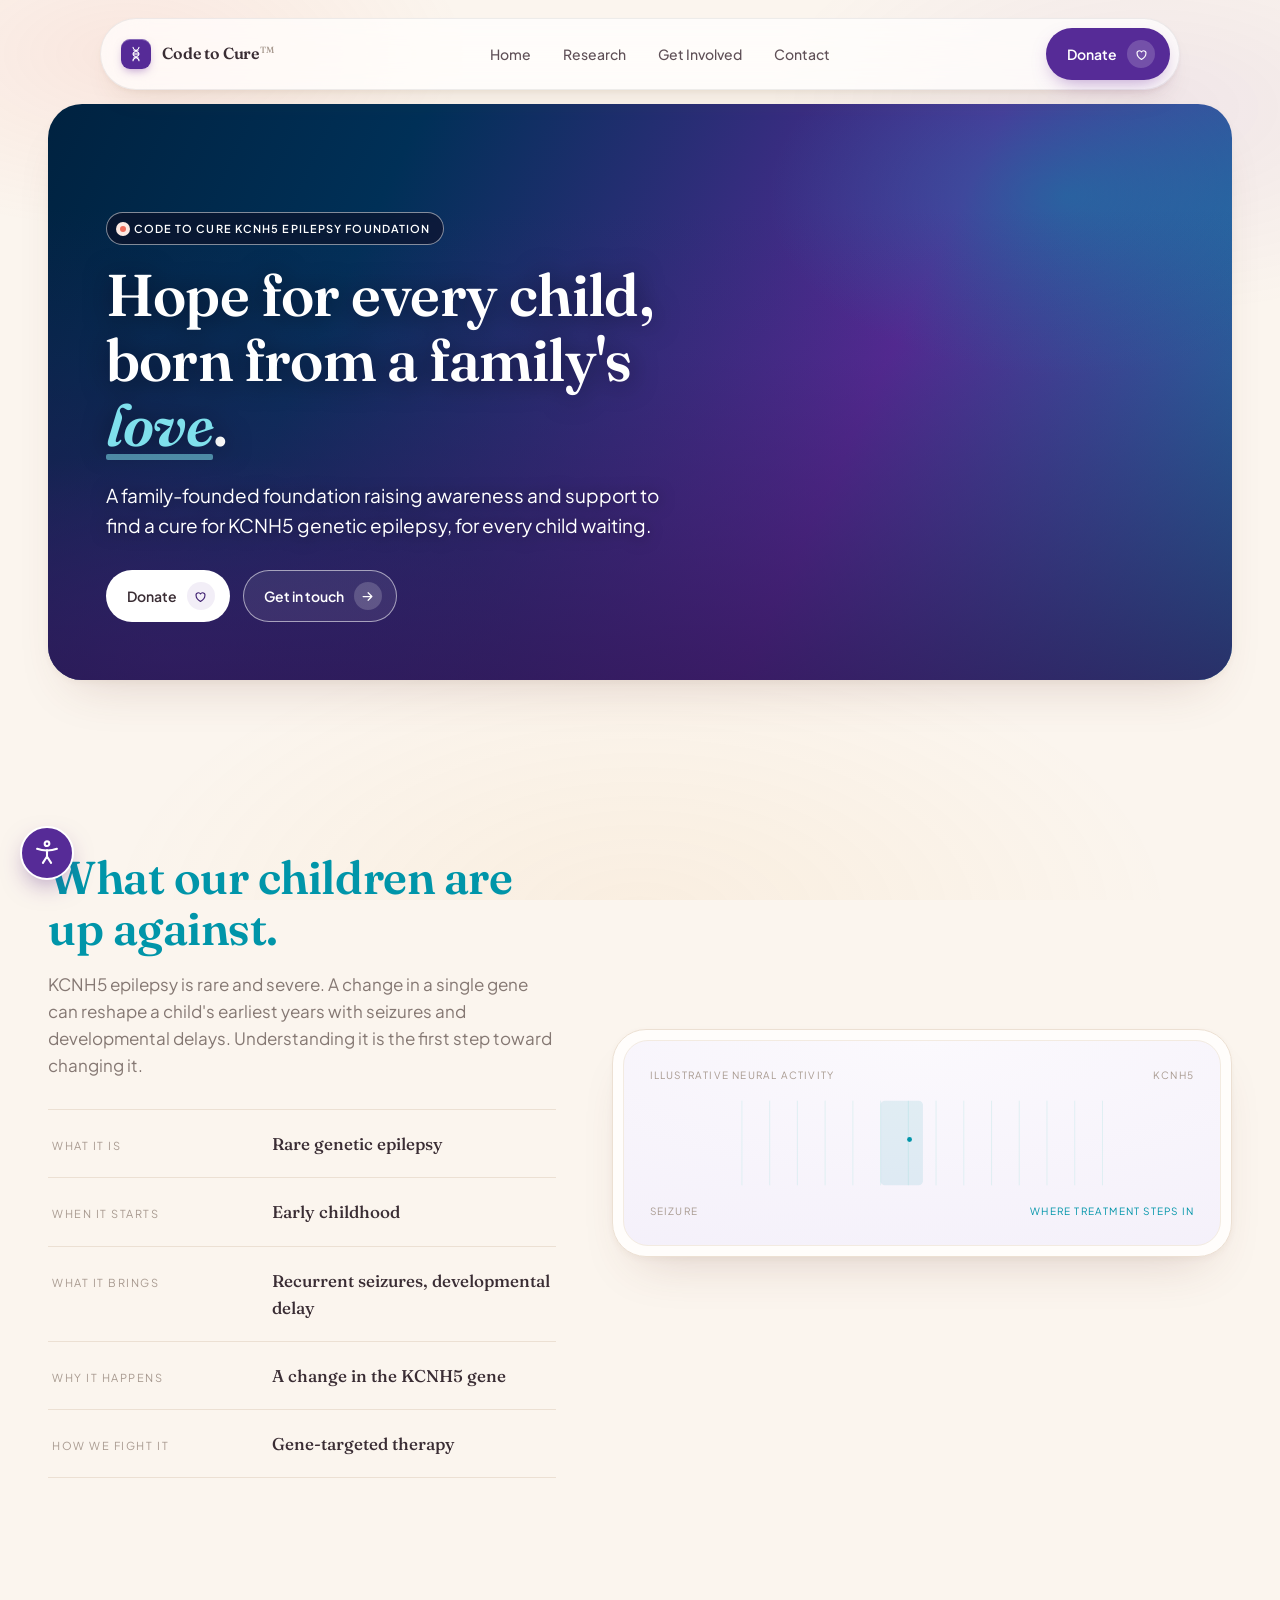
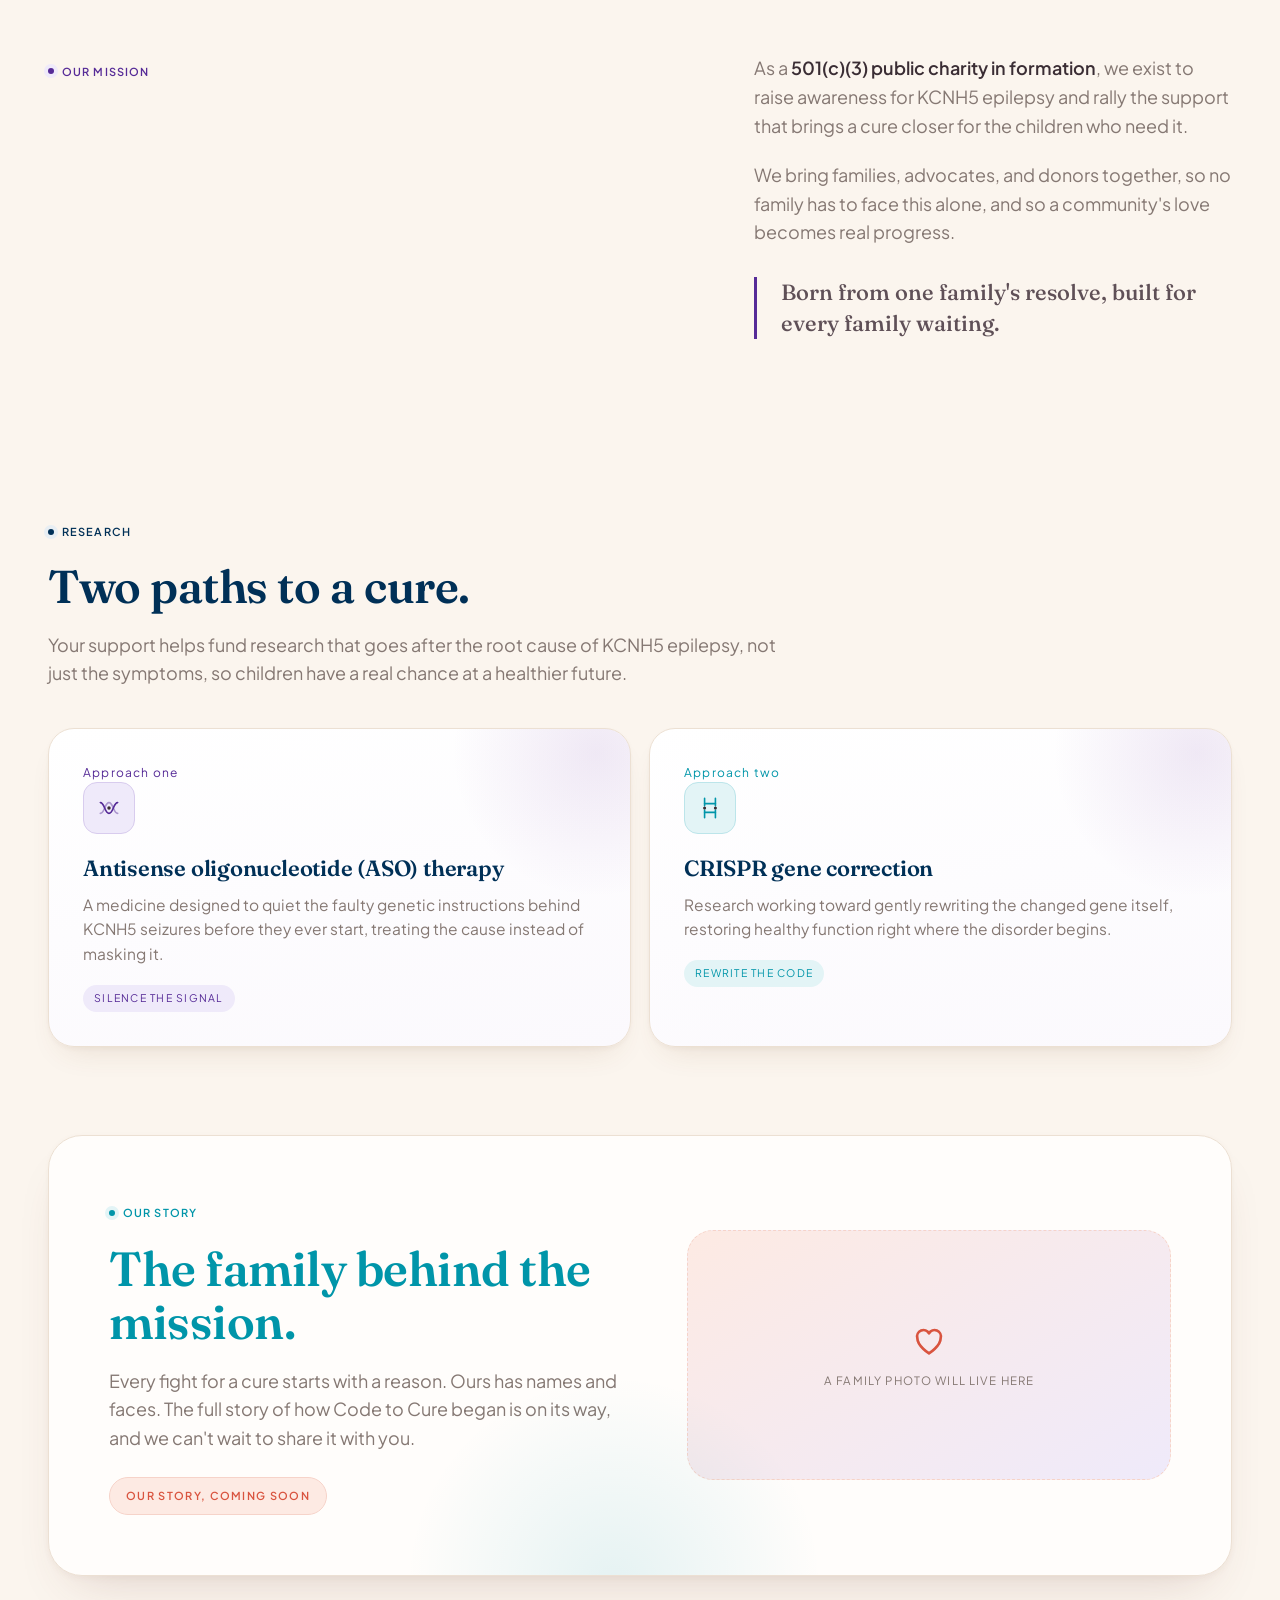
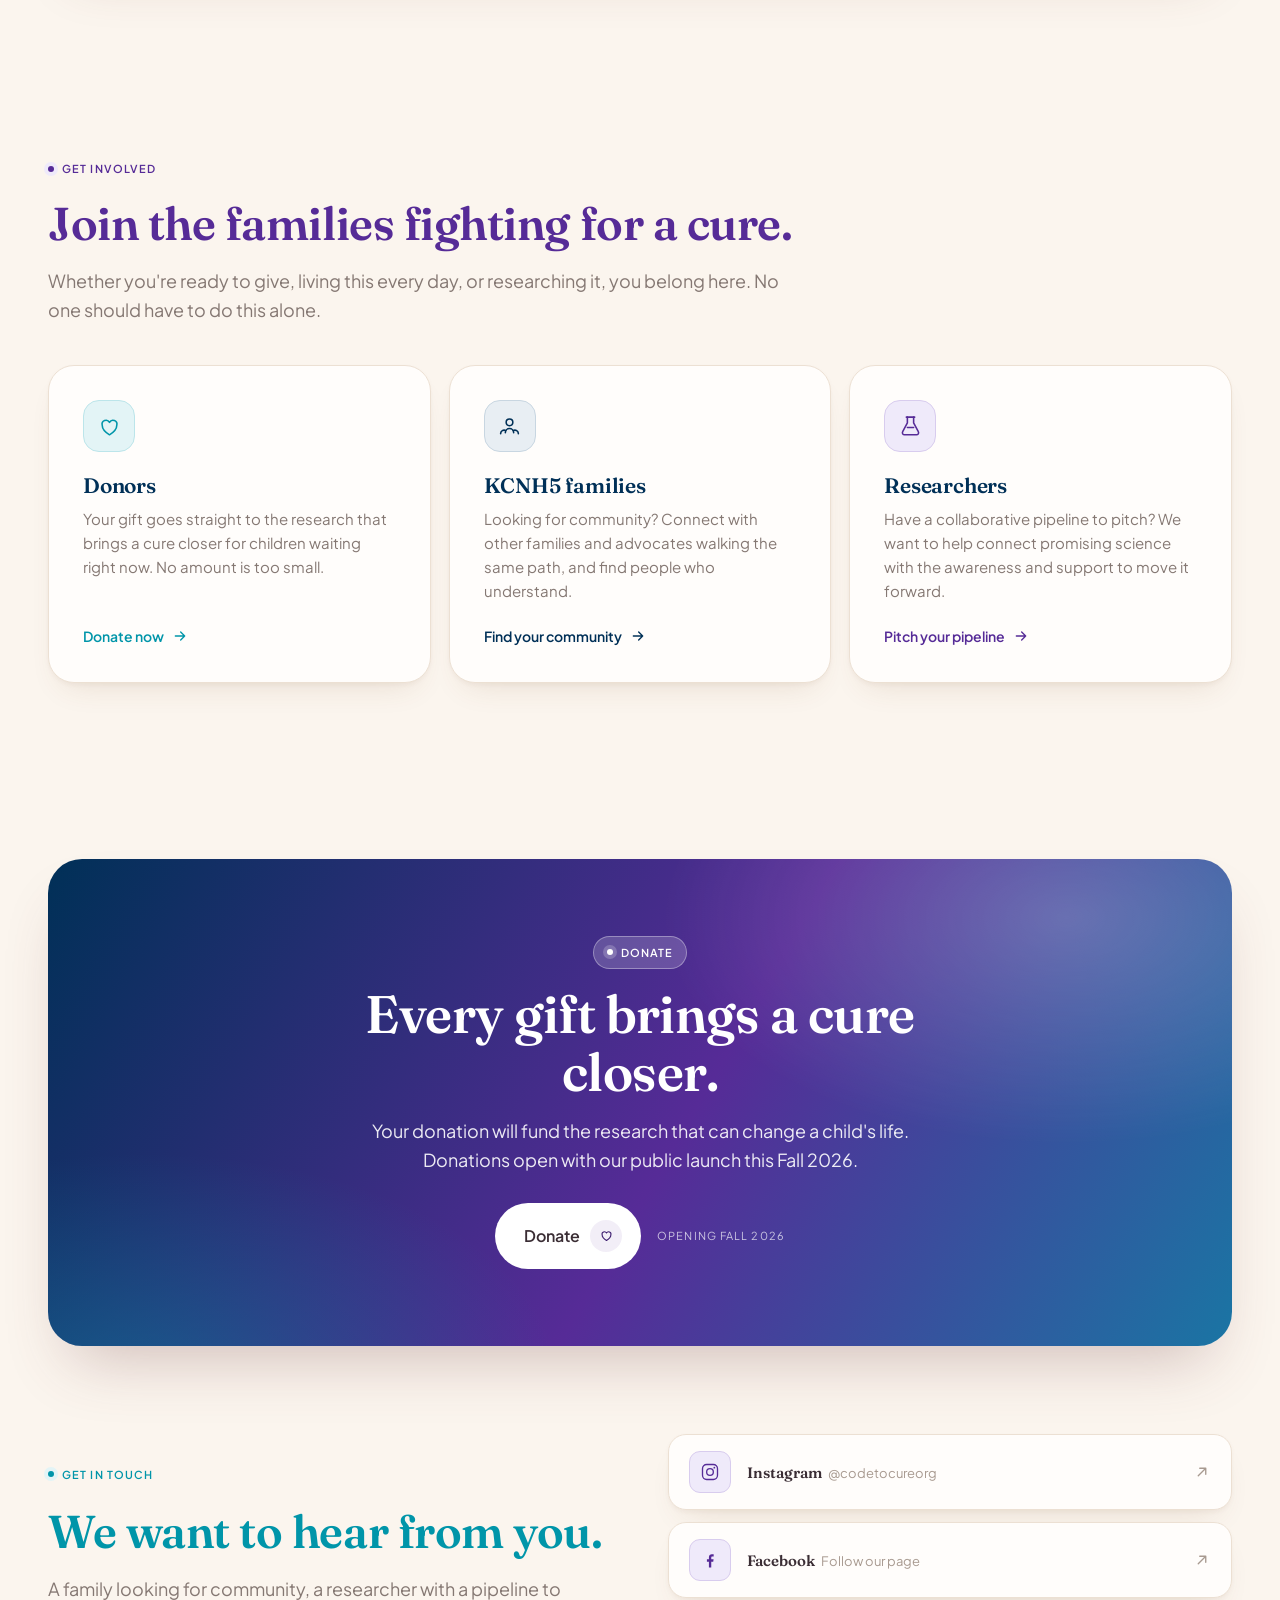
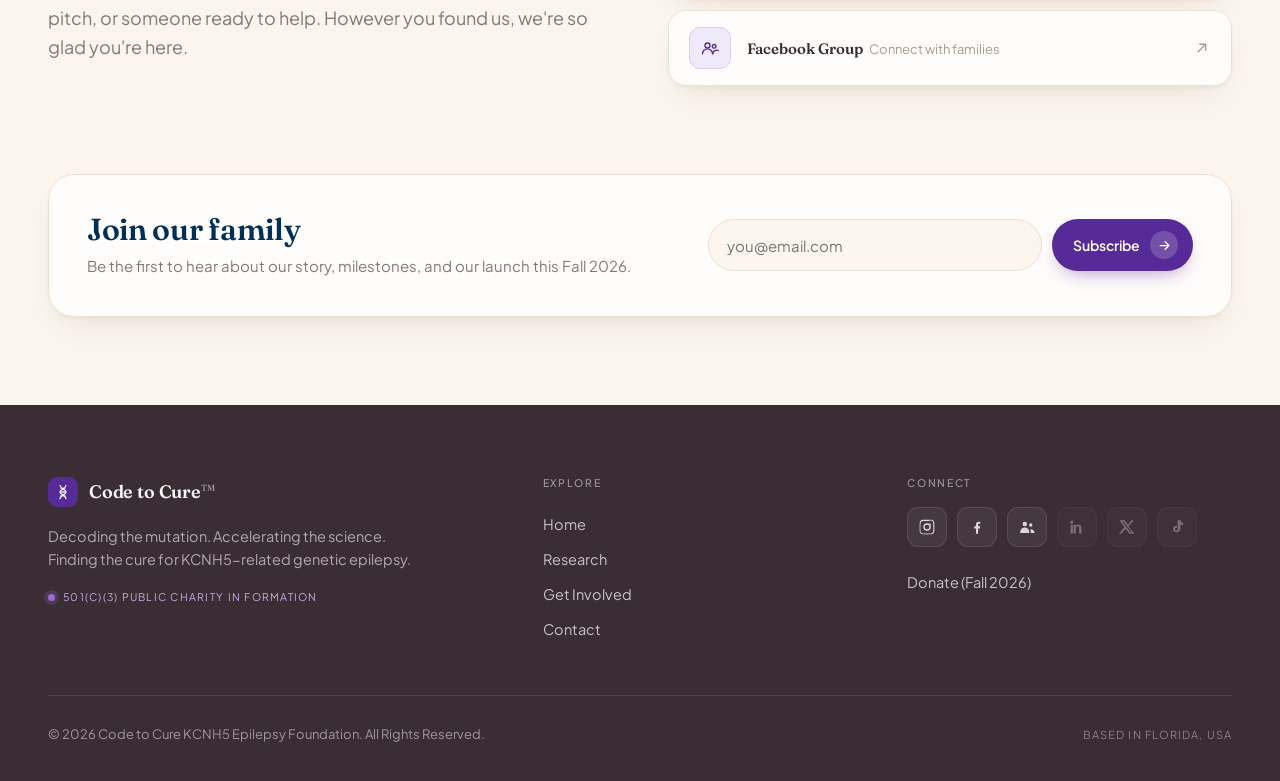
==== V2/index.html @ 57c5cdbc "Add files via upload" ====
<!DOCTYPE html>
<html lang="en">
<head>
<meta charset="UTF-8" />
<meta name="viewport" content="width=device-width, initial-scale=1" />
<title>Code to Cure KCNH5 Epilepsy Foundation</title>
<meta name="description" content="Code to Cure KCNH5 Epilepsy Foundation raises awareness and donor support to accelerate gene-targeted research toward a cure for KCNH5-related genetic epilepsy." />
<meta name="theme-color" content="#562B97" />
<meta property="og:title" content="Code to Cure KCNH5 Epilepsy Foundation" />
<meta property="og:description" content="Decoding the mutation. Accelerating the science. Finding the cure." />
<meta property="og:type" content="website" />
<link rel="icon" href="data:image/svg+xml,%3Csvg xmlns='http://www.w3.org/2000/svg' viewBox='0 0 32 32'%3E%3Crect width='32' height='32' rx='8' fill='%23562B97'/%3E%3Cpath d='M11 7c0 5 10 5 10 10s-10 5-10 10M21 7c0 5-10 5-10 10s10 5 10 10' fill='none' stroke='white' stroke-width='1.6' stroke-linecap='round'/%3E%3C/svg%3E" />
<link rel="preconnect" href="https://fonts.googleapis.com" />
<link rel="preconnect" href="https://fonts.gstatic.com" crossorigin />
<link href="https://fonts.googleapis.com/css2?family=Fraunces:opsz,wght@9..144,400;9..144,500;9..144,600;9..144,700&family=Plus+Jakarta+Sans:wght@400;500;600;700&display=swap" rel="stylesheet" />
<style>
  :root {
    --bg: #fbf5ee;
    --bg-2: #f6ece0;
    --surface: #fffdfb;
    --ink: #3a2d34;
    --ink-2: #5f5057;
    --muted: #857873;
    --faint: #a89a90;
    --line: #ece0d3;
    --line-soft: #f3ebe1;
    --accent: #562b97;
    --accent-deep: #3f2071;
    --accent-tint: #efeafa;
    --accent-line: #d8ccee;
    --accent-soft: rgba(86, 43, 151, 0.08);
    --coral: #ee6c5a;
    --coral-deep: #d9543f;
    --coral-tint: #fdeae3;
    --coral-line: #f6d3c9;
    --gold: #eaa53c;
    --gold-tint: #fbeed1;
    /* brand trio */
    --navy: #003057;
    --navy-tint: #e8eef3;
    --navy-line: #c8d6e1;
    --teal: #0095a9;
    --teal-tint: #e3f4f6;
    --teal-line: #bce5ea;
    --purple: #562b97;
    --purple-tint: #efeafa;
    --purple-line: #d8ccee;
    --blue: #003057;
    --blue-tint: #e8eef3;
    --blue-line: #c8d6e1;
    --r-xl: 34px;
    --r-lg: 26px;
    --r-md: 18px;
    --r-pill: 999px;
    --shadow-soft: 0 2px 4px rgba(120, 72, 40, 0.05), 0 16px 32px -16px rgba(120, 72, 40, 0.16);
    --shadow-card: 0 2px 6px rgba(120, 72, 40, 0.05), 0 26px 52px -26px rgba(110, 60, 50, 0.22);
    --shadow-pop: 0 34px 64px -24px rgba(110, 55, 60, 0.30);
    --ease: cubic-bezier(0.32, 0.72, 0, 1);
    --ease-soft: cubic-bezier(0.16, 1, 0.3, 1);
    --maxw: 1240px;
  }

  * { box-sizing: border-box; margin: 0; padding: 0; }

  html { scroll-behavior: smooth; -webkit-text-size-adjust: 100%; }

  body {
    font-family: "Plus Jakarta Sans", system-ui, sans-serif;
    background: var(--bg);
    color: var(--ink);
    line-height: 1.6;
    font-size: 17px;
    -webkit-font-smoothing: antialiased;
    text-rendering: optimizeLegibility;
    overflow-x: hidden;
  }

  ::selection { background: var(--accent); color: #fff; }

  a { color: inherit; text-decoration: none; }
  img, svg { display: block; max-width: 100%; }
  h1, h2, h3, h4 { font-family: "Fraunces", serif; font-weight: 600; letter-spacing: -0.01em; line-height: 1.1; color: var(--navy); font-optical-sizing: auto; }

  .wrap { width: 100%; max-width: var(--maxw); margin: 0 auto; padding: 0 28px; }

  /* soft warm glows backdrop */
  .grid-bg {
    position: fixed; inset: 0; z-index: 0; pointer-events: none;
    background:
      radial-gradient(38% 28% at 10% 6%, rgba(238, 108, 90, 0.10), transparent 70%),
      radial-gradient(42% 32% at 90% 12%, rgba(112, 48, 160, 0.08), transparent 72%),
      radial-gradient(55% 42% at 50% 102%, rgba(234, 165, 60, 0.08), transparent 76%);
  }

  .skip {
    position: absolute; left: -999px; top: 0; background: var(--ink); color: #fff;
    padding: 10px 16px; border-radius: 0 0 10px 0; z-index: 200;
  }
  .skip:focus { left: 0; }

  /* eyebrow tag */
  .eyebrow {
    display: inline-flex; align-items: center; gap: 8px;
    font-family: "Plus Jakarta Sans", sans-serif; font-size: 11px; font-weight: 600;
    letter-spacing: 0.1em; text-transform: uppercase; color: var(--accent-deep);
    background: var(--accent-tint); border: 1px solid var(--accent-line);
    padding: 7px 13px; border-radius: var(--r-pill);
  }
  .eyebrow .dot { width: 6px; height: 6px; border-radius: 50%; background: var(--coral); box-shadow: 0 0 0 4px var(--coral-tint); }

  .mono { font-family: "Plus Jakarta Sans", sans-serif; letter-spacing: 0.04em; }

  /* ---------- NAV ---------- */
  .nav-shell { position: fixed; top: 0; left: 0; right: 0; z-index: 100; display: flex; justify-content: center; padding: 18px 20px; }
  .nav {
    width: 100%; max-width: 1080px; display: flex; align-items: center; justify-content: space-between;
    gap: 18px; padding: 9px 9px 9px 20px;
    background: rgba(255, 255, 255, 0.72); backdrop-filter: blur(20px) saturate(1.4); -webkit-backdrop-filter: blur(20px) saturate(1.4);
    border: 1px solid rgba(22, 19, 29, 0.07); border-radius: var(--r-pill);
    box-shadow: var(--shadow-soft); transition: box-shadow 0.5s var(--ease), transform 0.5s var(--ease), background 0.5s var(--ease);
  }
  .nav.scrolled { background: rgba(255, 255, 255, 0.88); box-shadow: 0 10px 30px -14px rgba(48, 26, 70, 0.26); }
  .brand { display: flex; align-items: center; gap: 11px; font-family: "Fraunces", serif; font-weight: 600; font-size: 16px; letter-spacing: -0.01em; }
  .brand .mark { width: 30px; height: 30px; border-radius: 9px; background: var(--accent); display: grid; place-items: center; flex: 0 0 auto; box-shadow: inset 0 1px 0 rgba(255,255,255,0.3), 0 4px 10px -3px rgba(112,48,160,0.5); }
  .brand .mark svg { width: 18px; height: 18px; }
  .brand sup { font-size: 9px; color: var(--faint); font-weight: 500; }
  .nav-links { display: flex; align-items: center; gap: 4px; }
  .nav-links a { font-size: 14px; font-weight: 500; color: var(--ink-2); padding: 9px 14px; border-radius: var(--r-pill); transition: background 0.3s var(--ease), color 0.3s var(--ease); }
  .nav-links a:hover { background: var(--accent-soft); color: var(--accent-deep); }
  .nav-right { display: flex; align-items: center; gap: 10px; }

  /* island button */
  .btn {
    display: inline-flex; align-items: center; gap: 10px; font-family: "Plus Jakarta Sans", sans-serif;
    font-weight: 600; font-size: 14px; border-radius: var(--r-pill); padding: 11px 14px 11px 20px;
    cursor: pointer; border: 1px solid transparent; transition: transform 0.4s var(--ease), box-shadow 0.4s var(--ease), background 0.3s var(--ease); white-space: nowrap;
  }
  .btn .ico { width: 28px; height: 28px; border-radius: 50%; display: grid; place-items: center; flex: 0 0 auto; transition: transform 0.45s var(--ease); }
  .btn .ico svg { width: 15px; height: 15px; }
  .btn:active { transform: scale(0.975); }

  .btn-primary { background: var(--accent); color: #fff; box-shadow: 0 8px 20px -8px rgba(112, 48, 160, 0.55); }
  .btn-primary .ico { background: rgba(255, 255, 255, 0.18); }
  .btn-primary:hover { background: var(--accent-deep); box-shadow: 0 14px 28px -10px rgba(112, 48, 160, 0.6); transform: translateY(-2px); }
  .btn-primary:hover .ico { transform: translate(3px, -2px); }

  .btn-ghost { background: var(--surface); color: var(--ink); border-color: var(--line); box-shadow: var(--shadow-soft); }
  .btn-ghost .ico { background: var(--accent-soft); color: var(--accent-deep); }
  .btn-ghost:hover { transform: translateY(-2px); box-shadow: var(--shadow-card); border-color: var(--accent-line); }
  .btn-ghost:hover .ico { transform: translate(3px, -2px); }

  .btn-dark { background: var(--ink); color: #fff; }
  .btn-dark .ico { background: rgba(255,255,255,0.14); }
  .btn-dark:hover { transform: translateY(-2px); background: #25202f; }
  .btn-dark:hover .ico { transform: translate(3px, -2px); }

  .badge-soon { font-family: "Plus Jakarta Sans", sans-serif; font-size: 9.5px; letter-spacing: 0.12em; text-transform: uppercase; background: rgba(255,255,255,0.22); padding: 2px 7px; border-radius: var(--r-pill); }

  /* hamburger */
  .burger { display: none; width: 44px; height: 44px; border-radius: 50%; background: var(--surface); border: 1px solid var(--line); cursor: pointer; position: relative; box-shadow: var(--shadow-soft); }
  .burger span { position: absolute; left: 12px; right: 12px; height: 2px; background: var(--ink); border-radius: 2px; transition: transform 0.45s var(--ease), opacity 0.3s var(--ease); }
  .burger span:nth-child(1) { top: 17px; }
  .burger span:nth-child(2) { bottom: 17px; }
  body.menu-open .burger span:nth-child(1) { transform: translateY(5px) rotate(45deg); }
  body.menu-open .burger span:nth-child(2) { transform: translateY(-5px) rotate(-45deg); }

  /* mobile overlay */
  .overlay { position: fixed; inset: 0; z-index: 95; background: rgba(243, 244, 247, 0.86); backdrop-filter: blur(26px); -webkit-backdrop-filter: blur(26px); display: flex; flex-direction: column; justify-content: center; padding: 0 32px; opacity: 0; pointer-events: none; transition: opacity 0.5s var(--ease); }
  body.menu-open .overlay { opacity: 1; pointer-events: auto; }
  .overlay a { font-family: "Fraunces", serif; font-size: 34px; font-weight: 600; letter-spacing: -0.02em; padding: 12px 0; color: var(--ink); border-bottom: 1px solid var(--line); opacity: 0; transform: translateY(24px); transition: opacity 0.6s var(--ease) var(--d), transform 0.6s var(--ease) var(--d); }
  body.menu-open .overlay a { opacity: 1; transform: translateY(0); }
  .overlay .ov-cta { margin-top: 28px; }

  /* ---------- HERO ---------- */
  /* ---------- HERO (large banner) ---------- */
  .hero { position: relative; z-index: 1; padding: 104px 0 40px; }
  .hero-banner { position: relative; overflow: hidden; border-radius: var(--r-xl); min-height: clamp(440px, 64vh, 600px); display: flex; align-items: flex-end; box-shadow: var(--shadow-card); background: linear-gradient(115deg, #002240 0%, #003057 26%, #562b97 66%, #0095a9 110%); }
  .hero-banner::before { content: ""; position: absolute; inset: 0; z-index: 0; pointer-events: none; background: radial-gradient(42% 52% at 86% 16%, rgba(0,149,169,0.42), transparent 60%), radial-gradient(46% 56% at 10% 96%, rgba(86,43,151,0.5), transparent 64%); }
  .hero-photo { position: absolute; inset: 0; width: 100%; height: 100%; object-fit: cover; object-position: center 30%; z-index: 1; }
  .hero-banner::after { content: ""; position: absolute; inset: 0; z-index: 2; pointer-events: none; background: linear-gradient(to top, rgba(48,22,84,0.74) 0%, rgba(52,26,92,0.46) 30%, rgba(60,32,104,0.18) 56%, transparent 82%); }
  .hero-content { position: relative; z-index: 3; padding: clamp(28px, 4.5vw, 60px); max-width: 680px; }
  .hero-content h1 { color: #fff; font-size: clamp(2.2rem, 4.6vw, 4rem); text-shadow: 0 2px 26px rgba(12,5,22,0.55); }
  .hero-content .lead { color: #fff; font-size: clamp(16px, 1.5vw, 19px); max-width: 50ch; margin-top: 22px; text-shadow: 0 1px 16px rgba(12,5,22,0.6); }
  .hero-content .hero-cta { display: flex; gap: 13px; margin-top: 30px; flex-wrap: wrap; }
  .hero-banner .accent { color: #7fe0ec; white-space: nowrap; font-style: italic; position: relative; }
  .hero-banner .accent::after { content: ""; position: absolute; left: 0; right: 0; bottom: 0.02em; height: 0.09em; background: rgba(127,224,236,0.55); border-radius: 2px; }
  .eyebrow-on-dark { background: rgba(14,7,24,0.5); border-color: rgba(255,255,255,0.5); color: #fff; -webkit-backdrop-filter: blur(6px); backdrop-filter: blur(6px); }
  .hero-photo-note { position: absolute; top: 16px; right: 16px; z-index: 3; display: inline-flex; align-items: center; gap: 7px; font-family: "Plus Jakarta Sans", sans-serif; font-size: 11px; font-weight: 600; letter-spacing: 0.04em; color: #fff; background: rgba(0,0,0,0.24); border: 1px solid rgba(255,255,255,0.28); padding: 7px 12px; border-radius: var(--r-pill); -webkit-backdrop-filter: blur(4px); backdrop-filter: blur(4px); }
  .hero-photo-note svg { width: 15px; height: 15px; }

  .facts { display: flex; flex-wrap: wrap; gap: 0; margin-top: 26px; }
  .fact { padding: 6px 26px 4px 0; margin-right: 26px; border-right: 1px solid var(--line); }
  .fact:last-child { border-right: none; }
  .fact .k { font-family: "Plus Jakarta Sans", sans-serif; font-size: 10px; letter-spacing: 0.16em; text-transform: uppercase; color: var(--faint); }
  .fact .v { font-family: "Fraunces", serif; font-weight: 600; font-size: 16px; color: var(--ink); margin-top: 4px; }
  .fact .v.acc { color: var(--coral-deep); }

  .btn-outline-light { background: rgba(255,255,255,0.08); color: #fff; border-color: rgba(255,255,255,0.55); }
  .btn-outline-light .ico { background: rgba(255,255,255,0.18); }
  .btn-outline-light:hover { background: rgba(255,255,255,0.16); transform: translateY(-2px); }
  .btn-outline-light:hover .ico { transform: translate(3px,-2px); }
  #helix { width: 100%; height: auto; }

  /* ---------- SECTION SHELL ---------- */
  section { position: relative; z-index: 1; }
  .anchor { display: block; width: 0; height: 0; scroll-margin-top: 100px; pointer-events: none; }
  #top { scroll-margin-top: 100px; }
  .sec { padding: clamp(54px, 7vw, 88px) 0; }
  .sec-head { max-width: 760px; }
  .sec-head h2 { font-size: clamp(2rem, 3.6vw, 3.1rem); margin-top: 20px; }
  .sec-head p { color: var(--muted); font-size: 18px; margin-top: 18px; max-width: 58ch; }

  /* reveal */
  .reveal { opacity: 0; transform: translateY(28px); filter: blur(6px); transition: opacity 0.9s var(--ease-soft), transform 0.9s var(--ease-soft), filter 0.9s var(--ease-soft); transition-delay: var(--rd, 0ms); }
  .reveal.in { opacity: 1; transform: translateY(0); filter: blur(0); }

  /* ---------- MISSION ---------- */
  .mission { position: relative; }
  .mission-grid { display: grid; grid-template-columns: 1.15fr 0.85fr; gap: 60px; align-items: start; }
  .mission h2 { font-size: clamp(2.1rem, 4vw, 3.4rem); }
  .mission h2 .hl { color: var(--teal); font-style: italic; }
  .mission .support { color: var(--muted); font-size: 18px; }
  .mission .support strong { color: var(--ink); font-weight: 600; }
  .mission .support + .support { margin-top: 20px; }
  .pull { font-family: "Fraunces", serif; font-weight: 500; font-size: 22px; line-height: 1.4; color: var(--ink-2); padding-left: 24px; border-left: 3px solid var(--accent); }

  /* ---------- SCIENCE BENTO ---------- */
  .bento { display: grid; grid-template-columns: repeat(12, 1fr); gap: 18px; margin-top: 40px; }
  .card { background: var(--surface); border: 1px solid var(--line); border-radius: var(--r-lg); padding: 34px; box-shadow: var(--shadow-soft); transition: transform 0.5s var(--ease), box-shadow 0.5s var(--ease), border-color 0.5s var(--ease); position: relative; overflow: hidden; }
  .card:hover { transform: translateY(-4px); box-shadow: var(--shadow-card); border-color: var(--accent-line); }
  .card .idx { font-family: "Plus Jakarta Sans", sans-serif; font-size: 12px; letter-spacing: 0.1em; color: var(--accent); }
  .card .c-ico { width: 52px; height: 52px; border-radius: 14px; background: var(--accent-tint); border: 1px solid var(--accent-line); display: grid; place-items: center; margin-bottom: 22px; }
  .card .c-ico svg { width: 26px; height: 26px; stroke: var(--accent-deep); }
  .card h3 { font-size: 22px; margin-bottom: 12px; }
  .card p { color: var(--muted); font-size: 15.5px; }
  .card .tag { display: inline-block; margin-top: 18px; font-family: "Plus Jakarta Sans", sans-serif; font-size: 10.5px; letter-spacing: 0.12em; text-transform: uppercase; color: var(--accent-deep); background: var(--accent-soft); padding: 5px 11px; border-radius: var(--r-pill); }
  .span-6 { grid-column: span 6; }
  .span-4 { grid-column: span 4; }
  .span-8 { grid-column: span 8; }
  .pillar { background: linear-gradient(170deg, #ffffff 0%, #fbf9fd 100%); }
  .pillar .glow { position: absolute; top: -40%; right: -20%; width: 300px; height: 300px; background: radial-gradient(circle, rgba(112,48,160,0.10), transparent 68%); pointer-events: none; }
  .bridge { background: linear-gradient(162deg, #562b97 0%, #7c3a86 100%); color: #fff; display: flex; flex-direction: column; justify-content: space-between; }
  .bridge h3 { color: #fff; }
  .bridge p { color: rgba(255,255,255,0.66); }
  .bridge .idx { color: #b98fdc; }
  .bridge .c-ico { background: rgba(255,255,255,0.08); border-color: rgba(255,255,255,0.14); }
  .bridge .c-ico svg { stroke: #cdb0e8; }

  /* ---------- KCNH5 ---------- */
  .kcnh { position: relative; }
  .kcnh-grid { display: grid; grid-template-columns: 0.9fr 1.1fr; gap: 56px; align-items: center; }
  .spec { border-top: 1px solid var(--line); }
  .spec .row { display: grid; grid-template-columns: 1fr 1.4fr; gap: 20px; padding: 20px 4px; border-bottom: 1px solid var(--line); align-items: baseline; }
  .spec .row .k { font-family: "Plus Jakarta Sans", sans-serif; font-size: 11px; letter-spacing: 0.14em; text-transform: uppercase; color: var(--faint); }
  .spec .row .v { font-family: "Fraunces", serif; font-weight: 500; font-size: 17px; color: var(--ink); }
  .eeg-shell { padding: 10px; background: var(--surface); border: 1px solid var(--line); border-radius: var(--r-xl); box-shadow: var(--shadow-card); }
  .eeg-inner { border-radius: calc(var(--r-xl) - 9px); background: radial-gradient(120% 120% at 50% 0%, #fbf9fd, #f4f0fa); border: 1px solid var(--line-soft); padding: 26px; }
  .eeg-inner .lab { display: flex; justify-content: space-between; font-family: "Plus Jakarta Sans", sans-serif; font-size: 10px; letter-spacing: 0.12em; text-transform: uppercase; color: var(--faint); margin-bottom: 8px; }
  #eeg { width: 100%; height: 104px; }

  /* ---------- STORY ---------- */
  .story-card { background: var(--surface); border: 1px solid var(--line); border-radius: var(--r-xl); padding: clamp(36px, 5vw, 60px); box-shadow: var(--shadow-card); position: relative; overflow: hidden; display: grid; grid-template-columns: 1.05fr 0.95fr; gap: 44px; align-items: center; }
  .story-card .glow { position: absolute; bottom: -50%; left: 30%; width: 420px; height: 420px; background: radial-gradient(circle, rgba(0,149,169,0.10), transparent 70%); pointer-events: none; }
  .story-card h2 { font-size: clamp(2rem, 4vw, 3rem); }
  .story-card p { color: var(--muted); font-size: 18px; margin-top: 18px; max-width: 52ch; }
  .soon-pill { display: inline-block; font-family: "Plus Jakarta Sans", sans-serif; font-size: 11px; font-weight: 600; letter-spacing: 0.12em; text-transform: uppercase; color: var(--coral-deep); background: var(--coral-tint); border: 1px solid var(--coral-line); padding: 9px 16px; border-radius: var(--r-pill); white-space: nowrap; }
  .photo-frame { border-radius: var(--r-lg); background: linear-gradient(150deg, var(--coral-tint), var(--accent-tint)); border: 1.5px dashed var(--coral-line); display: flex; flex-direction: column; align-items: center; justify-content: center; gap: 12px; color: var(--coral-deep); text-align: center; padding: 40px 24px; min-height: 250px; }
  .photo-frame svg { width: 40px; height: 40px; }
  .photo-frame .cap { font-family: "Plus Jakarta Sans", sans-serif; font-size: 11.5px; letter-spacing: 0.1em; text-transform: uppercase; color: var(--muted); }

  /* ---------- GET INVOLVED ---------- */
  .involve-grid { display: grid; grid-template-columns: repeat(3, 1fr); gap: 18px; margin-top: 40px; }
  .ivcard { background: var(--surface); border: 1px solid var(--line); border-radius: var(--r-lg); padding: 34px; box-shadow: var(--shadow-soft); display: flex; flex-direction: column; transition: transform 0.5s var(--ease), box-shadow 0.5s var(--ease), border-color 0.5s var(--ease); }
  .ivcard:hover { transform: translateY(-4px); box-shadow: var(--shadow-card); border-color: var(--accent-line); }
  .ivcard .c-ico { width: 52px; height: 52px; border-radius: 16px; background: var(--coral-tint); border: 1px solid var(--coral-line); display: grid; place-items: center; margin-bottom: 22px; }
  .ivcard .c-ico svg { width: 25px; height: 25px; stroke: var(--coral-deep); }
  .ivcard h3 { font-size: 21px; margin-bottom: 10px; }
  .ivcard p { color: var(--muted); font-size: 15px; flex: 1; }
  .ivcard .link { margin-top: 22px; display: inline-flex; align-items: center; gap: 8px; font-weight: 600; font-size: 14px; color: var(--accent-deep); }
  .ivcard .link svg { width: 16px; height: 16px; transition: transform 0.4s var(--ease); }
  .ivcard:hover .link svg { transform: translateX(4px); }

  /* ---------- CTA BAND ---------- */
  .band { background: linear-gradient(120deg, #003057 0%, #562b97 54%, #0095a9 120%); border-radius: var(--r-xl); padding: clamp(48px, 6vw, 80px); position: relative; overflow: hidden; box-shadow: var(--shadow-pop); }
  .band::before { content: ""; position: absolute; inset: 0; pointer-events: none; background: radial-gradient(55% 75% at 86% 12%, rgba(255,255,255,0.22), transparent 62%), radial-gradient(50% 65% at 8% 106%, rgba(0,149,169,0.4), transparent 70%); }
  .band-grid { position: relative; z-index: 2; display: grid; grid-template-columns: 1fr 1fr; gap: 50px; align-items: center; }
  .band .eyebrow { background: rgba(255,255,255,0.1); border-color: rgba(255,255,255,0.2); color: #e8d8f6; }
  .band .eyebrow .dot { background: #d9bdf2; box-shadow: 0 0 0 4px rgba(255,255,255,0.12); }
  .band h2 { color: #fff; font-size: clamp(2rem, 3.6vw, 2.9rem); margin-top: 20px; }
  .band p { color: rgba(255,255,255,0.74); font-size: 17px; margin-top: 16px; max-width: 44ch; }
  .form { background: rgba(255,255,255,0.06); border: 1px solid rgba(255,255,255,0.14); border-radius: var(--r-lg); padding: 26px; backdrop-filter: blur(6px); -webkit-backdrop-filter: blur(6px); }
  .form label { display: block; font-family: "Plus Jakarta Sans", sans-serif; font-size: 10.5px; letter-spacing: 0.14em; text-transform: uppercase; color: rgba(255,255,255,0.7); margin-bottom: 9px; }
  .form .field { display: flex; gap: 10px; }
  .form input { flex: 1; background: rgba(255,255,255,0.95); border: 1px solid transparent; border-radius: var(--r-pill); padding: 13px 18px; font-family: inherit; font-size: 15px; color: var(--ink); outline: none; transition: box-shadow 0.3s var(--ease); }
  .form input:focus { box-shadow: 0 0 0 3px rgba(217, 189, 242, 0.5); }
  .form .help { font-size: 12.5px; color: rgba(255,255,255,0.55); margin-top: 12px; }
  .form .ok { display: none; font-size: 14px; color: #e9d9f7; margin-top: 14px; align-items: center; gap: 8px; }
  .form .ok svg { width: 16px; height: 16px; flex: 0 0 auto; }
  .form.done .ok { display: flex; }
  .band .donate-row { display: flex; align-items: center; gap: 14px; margin-top: 26px; flex-wrap: wrap; }
  .band .donate-note { font-family: "Plus Jakarta Sans", sans-serif; font-size: 10.5px; letter-spacing: 0.1em; text-transform: uppercase; color: rgba(255,255,255,0.55); }
  .btn-on-dark { background: #fff; color: var(--ink); }
  .btn-on-dark .ico { background: var(--accent-soft); color: var(--accent-deep); }
  .btn-on-dark:hover { transform: translateY(-2px); box-shadow: 0 14px 30px -10px rgba(0,0,0,0.4); }
  .btn-on-dark:hover .ico { transform: translate(3px,-2px); }

  /* ---------- CONTACT ---------- */
  .contact-grid { display: grid; grid-template-columns: 1fr 1fr; gap: 56px; align-items: center; }
  .contact h2 { font-size: clamp(2rem, 3.6vw, 3rem); }
  .contact p { color: var(--muted); font-size: 18px; margin-top: 18px; max-width: 46ch; }
  .channels { display: flex; flex-direction: column; gap: 12px; }
  .channel { display: flex; align-items: center; gap: 16px; background: var(--surface); border: 1px solid var(--line); border-radius: var(--r-md); padding: 16px 20px; box-shadow: var(--shadow-soft); transition: transform 0.4s var(--ease), box-shadow 0.4s var(--ease), border-color 0.4s var(--ease); }
  .channel:hover { transform: translateX(4px); box-shadow: var(--shadow-card); border-color: var(--accent-line); }
  .channel .ci { width: 42px; height: 42px; border-radius: 11px; background: var(--accent-tint); border: 1px solid var(--accent-line); display: grid; place-items: center; flex: 0 0 auto; }
  .channel .ci svg { width: 20px; height: 20px; }
  .channel .ct { flex: 1; }
  .channel .ct .t { font-family: "Fraunces", serif; font-weight: 600; font-size: 15px; }
  .channel .ct .s { font-size: 13px; color: var(--faint); margin-left: 6px; }
  .channel .arr { width: 18px; height: 18px; color: var(--faint); transition: transform 0.4s var(--ease), color 0.4s var(--ease); }
  .channel:hover .arr { transform: translateX(3px); color: var(--accent-deep); }

  /* ---------- FOOTER ---------- */
  footer { background: var(--ink); color: rgba(255,255,255,0.7); position: relative; z-index: 1; padding: 72px 0 36px; margin-top: 0; }
  .foot-top { display: grid; grid-template-columns: 1.4fr 1fr 1fr; gap: 40px; padding-bottom: 48px; border-bottom: 1px solid rgba(255,255,255,0.1); }
  footer .brand { color: #fff; font-size: 18px; }
  footer .brand .mark { box-shadow: none; }
  footer .tag { margin-top: 18px; font-size: 14.5px; color: rgba(255,255,255,0.6); max-width: 34ch; }
  footer .status { margin-top: 18px; display: inline-flex; align-items: center; gap: 8px; font-family: "Plus Jakarta Sans", sans-serif; font-size: 10.5px; letter-spacing: 0.12em; text-transform: uppercase; color: #c9a9e6; }
  footer .status .dot { width: 7px; height: 7px; border-radius: 50%; background: #9b6bce; box-shadow: 0 0 0 4px rgba(155,107,206,0.2); }
  .foot-col h4 { color: #fff; font-family: "Plus Jakarta Sans", sans-serif; font-size: 10.5px; font-weight: 500; letter-spacing: 0.16em; text-transform: uppercase; color: rgba(255,255,255,0.5); margin-bottom: 18px; }
  .foot-col a { display: block; font-size: 14.5px; color: rgba(255,255,255,0.72); padding: 6px 0; transition: color 0.3s var(--ease); }
  .foot-col a:hover { color: #fff; }
  .socials { display: flex; gap: 10px; flex-wrap: wrap; }
  .socials a { width: 40px; height: 40px; border-radius: 11px; background: rgba(255,255,255,0.06); border: 1px solid rgba(255,255,255,0.1); display: grid; place-items: center; transition: background 0.3s var(--ease), transform 0.3s var(--ease), border-color 0.3s var(--ease); }
  .socials a svg { width: 18px; height: 18px; fill: rgba(255,255,255,0.8); }
  .socials a:hover { background: var(--accent); transform: translateY(-3px); border-color: var(--accent); }
  .socials a:hover svg { fill: #fff; }
  .socials a.soon { opacity: 0.4; }
  .foot-bottom { display: flex; justify-content: space-between; align-items: center; gap: 18px; padding-top: 28px; flex-wrap: wrap; }
  .foot-bottom .copy { font-size: 13px; color: rgba(255,255,255,0.5); }
  .foot-bottom .loc { font-family: "Plus Jakarta Sans", sans-serif; font-size: 11px; letter-spacing: 0.1em; color: rgba(255,255,255,0.4); }

  /* ---------- BRAND-COLOR THEMING ---------- */
  .c-navy { --th: var(--navy); --th-tint: var(--navy-tint); --th-line: var(--navy-line); }
  .c-purple { --th: var(--purple); --th-tint: var(--purple-tint); --th-line: var(--purple-line); }
  .c-teal { --th: var(--teal); --th-tint: var(--teal-tint); --th-line: var(--teal-line); }
  .sec[class*="c-"] .eyebrow { background: transparent; border: none; padding: 0; color: var(--th); }
  .sec[class*="c-"] .eyebrow .dot { background: var(--th); box-shadow: 0 0 0 4px var(--th-tint); }
  .sec[class*="c-"] h2 { color: var(--th); }
  .sec.bg-soft { background: var(--th-tint); }
  .sec[class*="c-"] .c-ico { background: var(--th-tint); border-color: var(--th-line); }
  .sec[class*="c-"] .c-ico svg { stroke: var(--th); }
  .sec[class*="c-"] .card .idx { color: var(--th); }
  .sec[class*="c-"] .card .tag { color: var(--th); background: var(--th-tint); }
  .sec[class*="c-"] .ivcard .link { color: var(--th); }

  /* prominent donate band */
  .donate-band { text-align: center; }
  .donate-band .band-inner { position: relative; z-index: 2; max-width: 660px; margin: 0 auto; }
  .donate-band h2 { color: #fff; font-size: clamp(2.2rem, 4.4vw, 3.3rem); margin-top: 16px; }
  .donate-band p { color: rgba(255,255,255,0.9); font-size: 18px; margin: 16px auto 0; max-width: 44ch; }
  .donate-band .eyebrow { background: rgba(255,255,255,0.18); border-color: rgba(255,255,255,0.34); color: #fff; }
  .donate-band .eyebrow .dot { background: #fff; box-shadow: 0 0 0 4px rgba(255,255,255,0.2); }
  .donate-band .donate-row { display: flex; align-items: center; justify-content: center; gap: 16px; margin-top: 28px; flex-wrap: wrap; }
  .donate-band .donate-note { font-family: "Plus Jakarta Sans", sans-serif; font-size: 11px; letter-spacing: 0.1em; text-transform: uppercase; color: rgba(255,255,255,0.7); }
  .btn-lg { font-size: 16px; padding: 16px 18px 16px 28px; }
  .btn-lg .ico { width: 32px; height: 32px; }

  /* small email signup strip */
  .family-inner { display: grid; grid-template-columns: 1.1fr 0.9fr; gap: 28px; align-items: center; background: var(--surface); border: 1px solid var(--line); border-radius: var(--r-lg); padding: clamp(24px, 3.5vw, 38px); box-shadow: var(--shadow-soft); }
  .family-inner .ft h3 { font-size: clamp(1.4rem, 2.6vw, 1.9rem); }
  .family-inner .ft p { color: var(--muted); font-size: 15px; margin-top: 8px; }
  .form-lite .field { display: flex; gap: 10px; }
  .form-lite input { flex: 1; min-width: 0; background: var(--bg); border: 1px solid var(--line); border-radius: var(--r-pill); padding: 13px 18px; font-family: inherit; font-size: 15px; color: var(--ink); outline: none; transition: box-shadow 0.3s var(--ease), border-color 0.3s var(--ease); }
  .form-lite input:focus { border-color: var(--accent-line); box-shadow: 0 0 0 3px var(--accent-soft); }
  .form-lite .ok { display: none; font-size: 13.5px; color: var(--accent-deep); margin-top: 12px; align-items: center; gap: 8px; }
  .form-lite .ok svg { width: 16px; height: 16px; flex: 0 0 auto; stroke: var(--accent-deep); }
  .form-lite.done .ok { display: flex; }

  /* ---------- RESPONSIVE ---------- */
  @media (max-width: 980px) {
    .hero-grid, .mission-grid, .kcnh-grid, .band-grid, .contact-grid, .family-inner { grid-template-columns: 1fr; gap: 28px; }
    .involve-grid { grid-template-columns: 1fr; }
    .bento { grid-template-columns: repeat(6, 1fr); }
    .span-6, .span-8, .span-4 { grid-column: span 6; }
    .visual-shell { max-width: 460px; }
    .story-card { grid-template-columns: 1fr; }
    .foot-top { grid-template-columns: 1fr 1fr; }
  }
  @media (max-width: 768px) {
    body { font-size: 16px; }
    .wrap { padding: 0 20px; }
    .nav-links { display: none; }
    .nav-right .nav-badge { display: none; }
    .burger { display: block; }
    .nav-shell { padding: 12px 14px; }
    .nav { padding: 8px 8px 8px 16px; gap: 10px; }
    .brand { font-size: 15px; gap: 9px; }
    .brand .mark { width: 28px; height: 28px; }
    .hero { padding: 92px 0 36px; }
    .hero-banner { min-height: clamp(420px, 76vh, 540px); border-radius: var(--r-lg); }
    .hero-art { display: none; }
    .hero-content { padding: 30px 24px; }
    .hero-content h1 { font-size: clamp(1.8rem, 7.4vw, 2.6rem); }
    .hero-content .lead { font-size: 16px; margin-top: 18px; max-width: none; }
    .hero-content .hero-cta { gap: 10px; margin-top: 24px; width: 100%; }
    .hero-content .hero-cta .btn { width: 100%; justify-content: space-between; padding: 14px 16px 14px 22px; font-size: 15px; }
    .facts { gap: 0 14px; margin-top: 22px; }
    .fact { border-right: none; padding: 14px 0 0; margin-right: 0; width: 46%; }
    .sec-head p { font-size: 16px; }
    .bento { grid-template-columns: 1fr; gap: 14px; }
    .span-6, .span-8, .span-4 { grid-column: span 1; }
    .card, .ivcard { padding: 26px; }
    .involve-grid { gap: 14px; }
    .kcnh-grid { gap: 28px; }
    .spec .row { grid-template-columns: 1fr; gap: 4px; padding: 14px 2px; }
    .band-grid { gap: 30px; }
    .form { padding: 20px; }
    .form .field { flex-direction: column; }
    .form input { width: 100%; }
    .form .field .btn { width: 100%; justify-content: center; }
    .channels { gap: 10px; }
    .story-card { gap: 24px; }
    .foot-top { grid-template-columns: 1fr; gap: 32px; }
    .foot-bottom { flex-direction: column; align-items: flex-start; gap: 8px; }
  }
  @media (max-width: 420px) {
    .wrap { padding: 0 16px; }
    .brand sup { display: none; }
    .fact { width: 100%; }
    .eyebrow { font-size: 10px; letter-spacing: 0.12em; }
    #helix { height: 250px; }
  }

  @media (prefers-reduced-motion: reduce) {
    * { animation: none !important; transition-duration: 0.01ms !important; }
    .reveal { opacity: 1; transform: none; filter: none; }
  }
</style>
</head>
<body>
<a class="skip" href="#main">Skip to content</a>
<div class="grid-bg" aria-hidden="true"></div>

<!-- NAV -->
<div class="nav-shell">
  <nav class="nav" id="nav" aria-label="Primary">
    <a class="brand" href="#top" aria-label="Code to Cure home">
      <span class="mark" aria-hidden="true">
        <svg viewBox="0 0 24 24" fill="none"><path d="M8 3c0 5 8 5 8 9s-8 4-8 9M16 3c0 5-8 5-8 9s8 4 8 9" stroke="#fff" stroke-width="1.5" stroke-linecap="round"/><path d="M9 7h6M8.4 11h7.2M8.4 13h7.2M9 17h6" stroke="#fff" stroke-width="1.3" stroke-linecap="round" opacity="0.85"/></svg>
      </span>
      <span>Code to Cure<sup>TM</sup></span>
    </a>
    <div class="nav-links">
      <a href="#top">Home</a>
      <a href="#science">Research</a>
      <a href="#involve">Get Involved</a>
      <a href="#contact">Contact</a>
    </div>
    <div class="nav-right">
      <a class="btn btn-primary" href="#join" aria-label="Donate">
        <span>Donate</span>
        <span class="ico"><svg viewBox="0 0 24 24" fill="none"><path d="M12 20s-7-4.3-7-9.2A3.8 3.8 0 0 1 12 8a3.8 3.8 0 0 1 7 2.8C19 15.7 12 20 12 20Z" stroke="#fff" stroke-width="1.8" stroke-linejoin="round"/></svg></span>
      </a>
      <button class="burger" id="burger" aria-label="Open menu" aria-expanded="false"><span></span><span></span></button>
    </div>
  </nav>
</div>

<!-- MOBILE OVERLAY -->
<div class="overlay" id="overlay">
  <a href="#top" style="--d:0.08s">Home</a>
  <a href="#science" style="--d:0.16s">Research</a>
  <a href="#involve" style="--d:0.24s">Get Involved</a>
  <a href="#contact" style="--d:0.32s">Contact</a>
  <a class="btn btn-primary ov-cta" href="#join" style="--d:0.40s; width:max-content;">Donate <span class="ico"><svg viewBox="0 0 24 24" fill="none"><path d="M12 20s-7-4.3-7-9.2A3.8 3.8 0 0 1 12 8a3.8 3.8 0 0 1 7 2.8C19 15.7 12 20 12 20Z" stroke="#fff" stroke-width="1.8" stroke-linejoin="round"/></svg></span></a>
</div>

<main id="main">
<span id="top"></span>

<!-- HERO -->
<header class="hero">
  <div class="wrap">
    <div class="hero-banner reveal">
      <img class="hero-photo" src="assets/hero.jpg" alt="A joyful young child laughing outdoors, hands covered in bright finger paint" onerror="this.remove()" />
      <div class="hero-content">
        <span class="eyebrow eyebrow-on-dark reveal"><span class="dot"></span> Code to Cure KCNH5 Epilepsy Foundation</span>
        <h1 class="reveal" style="--rd:80ms; margin-top:18px;">Hope for every child, born from a family's <span class="accent">love</span>.</h1>
        <p class="lead reveal" style="--rd:160ms;">A family-founded foundation raising awareness and support to find a cure for KCNH5 genetic epilepsy, for every child waiting.</p>
        <div class="hero-cta reveal" style="--rd:240ms;">
          <a class="btn btn-on-dark" href="#join">Donate <span class="ico"><svg viewBox="0 0 24 24" fill="none"><path d="M12 20s-7-4.3-7-9.2A3.8 3.8 0 0 1 12 8a3.8 3.8 0 0 1 7 2.8C19 15.7 12 20 12 20Z" stroke="currentColor" stroke-width="1.8" stroke-linejoin="round"/></svg></span></a>
          <a class="btn btn-outline-light" href="#contact">Get in touch <span class="ico"><svg viewBox="0 0 24 24" fill="none"><path d="M5 12h14M13 6l6 6-6 6" stroke="currentColor" stroke-width="2" stroke-linecap="round" stroke-linejoin="round"/></svg></span></a>
        </div>
      </div>
    </div>
  </div>
</header>

<!-- WHAT IS KCNH5 -->
<section class="sec c-teal">
  <div class="wrap">
    <span class="anchor" id="kcnh5"></span>
    <div class="kcnh-grid">
      <div>
        <span class="eyebrow reveal"><span class="dot"></span> What is KCNH5?</span>
        <h2 class="reveal" style="--rd:80ms; margin-top:18px; font-size:clamp(2rem,3.6vw,3rem);">What our children are up against.</h2>
        <p class="reveal" style="--rd:140ms; color:var(--muted); font-size:17px; margin-top:16px; max-width:46ch;">KCNH5 epilepsy is rare and severe. A change in a single gene can reshape a child's earliest years with seizures and developmental delays. Understanding it is the first step toward changing it.</p>
        <div class="spec reveal" style="--rd:200ms; margin-top:30px;">
          <div class="row"><div class="k">What it is</div><div class="v">Rare genetic epilepsy</div></div>
          <div class="row"><div class="k">When it starts</div><div class="v">Early childhood</div></div>
          <div class="row"><div class="k">What it brings</div><div class="v">Recurrent seizures, developmental delay</div></div>
          <div class="row"><div class="k">Why it happens</div><div class="v">A change in the KCNH5 gene</div></div>
          <div class="row"><div class="k">How we fight it</div><div class="v">Gene-targeted therapy</div></div>
        </div>
      </div>
      <div class="reveal" style="--rd:160ms;">
        <div class="eeg-shell">
          <div class="eeg-inner">
            <div class="lab"><span>Illustrative neural activity</span><span>KCNH5</span></div>
            <svg id="eeg" viewBox="0 0 520 150" aria-label="Illustrative neural activity waveform with one highlighted burst" role="img"></svg>
            <div class="lab" style="margin-top:8px; margin-bottom:0;"><span>Seizure</span><span style="color:var(--teal);">Where treatment steps in</span></div>
          </div>
        </div>
      </div>
    </div>
  </div>
</section>

<!-- MISSION -->
<section class="sec mission c-purple">
  <div class="wrap">
    <span class="anchor" id="mission"></span>
    <div class="mission-grid">
      <div>
        <span class="eyebrow reveal"><span class="dot"></span> Our Mission</span>
        <h2 class="reveal" style="--rd:80ms; margin-top:22px;">We refuse to wait <span class="hl">for a cure</span>.</h2>
      </div>
      <div>
        <p class="support reveal" style="--rd:120ms;">As a <strong>501(c)(3) public charity in formation</strong>, we exist to raise awareness for KCNH5 epilepsy and rally the support that brings a cure closer for the children who need it.</p>
        <p class="support reveal" style="--rd:200ms;">We bring families, advocates, and donors together, so no family has to face this alone, and so a community's love becomes real progress.</p>
        <p class="pull reveal" style="--rd:280ms; margin-top:30px;">Born from one family's resolve, built for every family waiting.</p>
      </div>
    </div>
  </div>
</section>

<!-- RESEARCH -->
<section class="sec c-navy">
  <div class="wrap">
    <span class="anchor" id="science"></span>
    <div class="sec-head">
      <span class="eyebrow reveal"><span class="dot"></span> Research</span>
      <h2 class="reveal" style="--rd:80ms;">Two paths to a cure.</h2>
      <p class="reveal" style="--rd:140ms;">Your support helps fund research that goes after the root cause of KCNH5 epilepsy, not just the symptoms, so children have a real chance at a healthier future.</p>
    </div>
    <div class="bento">
      <div class="card pillar span-6 c-purple reveal">
        <div class="glow" aria-hidden="true"></div>
        <div class="idx">Approach one</div>
        <div class="c-ico" aria-hidden="true"><svg viewBox="0 0 24 24" fill="none" stroke-width="1.5" stroke-linecap="round" stroke-linejoin="round"><path d="M4 7c4 0 4 10 8 10s4-10 8-10"/><path d="M4 17c4 0 4-10 8-10s4 10 8 10" opacity="0.45"/><circle cx="12" cy="12" r="1.6" fill="currentColor" stroke="none"/></svg></div>
        <h3>Antisense oligonucleotide (ASO) therapy</h3>
        <p>A medicine designed to quiet the faulty genetic instructions behind KCNH5 seizures before they ever start, treating the cause instead of masking it.</p>
        <span class="tag">Silence the signal</span>
      </div>
      <div class="card pillar span-6 c-teal reveal" style="--rd:90ms;">
        <div class="glow" aria-hidden="true"></div>
        <div class="idx">Approach two</div>
        <div class="c-ico" aria-hidden="true"><svg viewBox="0 0 24 24" fill="none" stroke-width="1.5" stroke-linecap="round" stroke-linejoin="round"><path d="M7 3v7M7 14v7M17 3v7M17 14v7"/><path d="M7 8h10M7 16h10"/><circle cx="7" cy="12" r="1.4" fill="currentColor" stroke="none"/><circle cx="17" cy="12" r="1.4" fill="currentColor" stroke="none"/></svg></div>
        <h3>CRISPR gene correction</h3>
        <p>Research working toward gently rewriting the changed gene itself, restoring healthy function right where the disorder begins.</p>
        <span class="tag">Rewrite the code</span>
      </div>
    </div>
  </div>
</section>

<!-- STORY -->
<section class="sec c-teal" id="story" style="padding-top:0;">
  <div class="wrap">
    <div class="story-card reveal">
      <div class="glow" aria-hidden="true"></div>
      <div>
        <span class="eyebrow"><span class="dot"></span> Our Story</span>
        <h2 style="margin-top:20px;">The family behind the mission.</h2>
        <p>Every fight for a cure starts with a reason. Ours has names and faces. The full story of how Code to Cure began is on its way, and we can't wait to share it with you.</p>
        <span class="soon-pill" style="margin-top:24px;">Our story, coming soon</span>
      </div>
      <div class="photo-frame" aria-hidden="true">
        <svg viewBox="0 0 24 24" fill="none"><path d="M12 20s-7-4.3-7-9.2A3.8 3.8 0 0 1 12 8a3.8 3.8 0 0 1 7 2.8C19 15.7 12 20 12 20Z" stroke="currentColor" stroke-width="1.6" stroke-linejoin="round"/></svg>
        <span class="cap">A family photo will live here</span>
      </div>
    </div>
  </div>
</section>

<!-- GET INVOLVED -->
<section class="sec c-purple">
  <div class="wrap">
    <span class="anchor" id="involve"></span>
    <div class="sec-head">
      <span class="eyebrow reveal"><span class="dot"></span> Get Involved</span>
      <h2 class="reveal" style="--rd:80ms;">Join the families fighting for a cure.</h2>
      <p class="reveal" style="--rd:140ms;">Whether you're ready to give, living this every day, or researching it, you belong here. No one should have to do this alone.</p>
    </div>
    <div class="involve-grid">
      <div class="ivcard c-teal reveal">
        <div class="c-ico" aria-hidden="true"><svg viewBox="0 0 24 24" fill="none" stroke-width="1.5" stroke-linecap="round" stroke-linejoin="round"><path d="M12 20s-7-4.3-7-9.2A3.8 3.8 0 0 1 12 8a3.8 3.8 0 0 1 7 2.8C19 15.7 12 20 12 20Z"/></svg></div>
        <h3>Donors</h3>
        <p>Your gift goes straight to the research that brings a cure closer for children waiting right now. No amount is too small.</p>
        <a class="link" href="#join">Donate now <svg viewBox="0 0 24 24" fill="none"><path d="M5 12h14M13 6l6 6-6 6" stroke="currentColor" stroke-width="2" stroke-linecap="round" stroke-linejoin="round"/></svg></a>
      </div>
      <div class="ivcard c-navy reveal" style="--rd:90ms;">
        <div class="c-ico" aria-hidden="true"><svg viewBox="0 0 24 24" fill="none" stroke-width="1.5" stroke-linecap="round" stroke-linejoin="round"><path d="M16 18a4 4 0 0 0-8 0"/><circle cx="12" cy="8" r="3.2"/><path d="M3.5 19a3.3 3.3 0 0 1 5-3M20.5 19a3.3 3.3 0 0 0-5-3"/></svg></div>
        <h3>KCNH5 families</h3>
        <p>Looking for community? Connect with other families and advocates walking the same path, and find people who understand.</p>
        <a class="link" href="#contact">Find your community <svg viewBox="0 0 24 24" fill="none"><path d="M5 12h14M13 6l6 6-6 6" stroke="currentColor" stroke-width="2" stroke-linecap="round" stroke-linejoin="round"/></svg></a>
      </div>
      <div class="ivcard c-purple reveal" style="--rd:180ms;">
        <div class="c-ico" aria-hidden="true"><svg viewBox="0 0 24 24" fill="none" stroke-width="1.5" stroke-linecap="round" stroke-linejoin="round"><path d="M9 3v5.5L4.5 17a2 2 0 0 0 1.8 3h11.4a2 2 0 0 0 1.8-3L15 8.5V3"/><path d="M8 3h8M9 13h6"/></svg></div>
        <h3>Researchers</h3>
        <p>Have a collaborative pipeline to pitch? We want to help connect promising science with the awareness and support to move it forward.</p>
        <a class="link" href="#contact">Pitch your pipeline <svg viewBox="0 0 24 24" fill="none"><path d="M5 12h14M13 6l6 6-6 6" stroke="currentColor" stroke-width="2" stroke-linecap="round" stroke-linejoin="round"/></svg></a>
      </div>
    </div>
  </div>
</section>

<!-- DONATE (prominent) -->
<section class="sec">
  <div class="wrap">
    <span class="anchor" id="join"></span>
    <div class="band donate-band reveal">
      <div class="band-inner">
        <span class="eyebrow"><span class="dot"></span> Donate</span>
        <h2>Every gift brings a cure closer.</h2>
        <p>Your donation will fund the research that can change a child's life. Donations open with our public launch this Fall 2026.</p>
        <div class="donate-row">
          <a class="btn btn-on-dark btn-lg" href="#family">Donate <span class="ico"><svg viewBox="0 0 24 24" fill="none"><path d="M12 20s-7-4.3-7-9.2A3.8 3.8 0 0 1 12 8a3.8 3.8 0 0 1 7 2.8C19 15.7 12 20 12 20Z" stroke="currentColor" stroke-width="1.8" stroke-linejoin="round"/></svg></span></a>
          <span class="donate-note">Opening Fall 2026</span>
        </div>
      </div>
    </div>
  </div>
</section>

<!-- CONTACT -->
<section class="sec c-teal" style="padding-top:0;">
  <div class="wrap">
    <span class="anchor" id="contact"></span>
    <div class="contact-grid">
      <div class="contact">
        <span class="eyebrow reveal"><span class="dot"></span> Get in Touch</span>
        <h2 class="reveal" style="--rd:80ms; margin-top:22px;">We want to hear from you.</h2>
        <p class="reveal" style="--rd:140ms;">A family looking for community, a researcher with a pipeline to pitch, or someone ready to help. However you found us, we're so glad you're here.</p>
      </div>
      <div class="channels reveal" style="--rd:160ms;">
        <a class="channel" href="https://www.instagram.com/codetocureorg" target="_blank" rel="noopener">
          <span class="ci"><svg viewBox="0 0 24 24" fill="none" stroke="#562b97" stroke-width="1.6"><rect x="3" y="3" width="18" height="18" rx="5"/><circle cx="12" cy="12" r="4"/><circle cx="17.2" cy="6.8" r="1.1" fill="#562b97" stroke="none"/></svg></span>
          <span class="ct"><span class="t">Instagram</span><span class="s">@codetocureorg</span></span>
          <svg class="arr" viewBox="0 0 24 24" fill="none"><path d="M7 17L17 7M9 7h8v8" stroke="currentColor" stroke-width="1.8" stroke-linecap="round" stroke-linejoin="round"/></svg>
        </a>
        <a class="channel" href="https://www.facebook.com/people/Code-to-Cure/61590799396182/?mibextid=wwXIfr&amp;rdid=CYi9gRs99Em7S5QY" target="_blank" rel="noopener">
          <span class="ci"><svg viewBox="0 0 24 24" fill="#562b97"><path d="M13.5 21v-7h2.4l.4-2.9h-2.8V9.2c0-.84.26-1.42 1.47-1.42h1.43V5.18A20 20 0 0 0 14.2 5c-2.07 0-3.5 1.27-3.5 3.6v2.5H8.3V14h2.4v7h2.8Z"/></svg></span>
          <span class="ct"><span class="t">Facebook</span><span class="s">Follow our page</span></span>
          <svg class="arr" viewBox="0 0 24 24" fill="none"><path d="M7 17L17 7M9 7h8v8" stroke="currentColor" stroke-width="1.8" stroke-linecap="round" stroke-linejoin="round"/></svg>
        </a>
        <a class="channel" href="https://www.facebook.com/groups/250204047029924" target="_blank" rel="noopener">
          <span class="ci"><svg viewBox="0 0 24 24" fill="none" stroke="#562b97" stroke-width="1.6" stroke-linecap="round" stroke-linejoin="round"><circle cx="9" cy="9" r="3"/><path d="M3 19a6 6 0 0 1 12 0"/><circle cx="17" cy="10" r="2.2"/><path d="M15.5 19a4.5 4.5 0 0 1 6.5-4"/></svg></span>
          <span class="ct"><span class="t">Facebook Group</span><span class="s">Connect with families</span></span>
          <svg class="arr" viewBox="0 0 24 24" fill="none"><path d="M7 17L17 7M9 7h8v8" stroke="currentColor" stroke-width="1.8" stroke-linecap="round" stroke-linejoin="round"/></svg>
        </a>
      </div>
    </div>
  </div>
</section>

<!-- JOIN OUR FAMILY (email signup) -->
<section class="sec" style="padding-top:0;">
  <div class="wrap">
    <span class="anchor" id="family"></span>
    <div class="family-inner">
      <div class="ft">
        <h3>Join our family</h3>
        <p>Be the first to hear about our story, milestones, and our launch this Fall 2026.</p>
      </div>
      <form class="form-lite" id="subscribe" novalidate>
        <div class="field">
          <input id="email" name="email" type="email" placeholder="you@email.com" autocomplete="email" required aria-label="Email address" />
          <button class="btn btn-primary" type="submit">Subscribe <span class="ico"><svg viewBox="0 0 24 24" fill="none"><path d="M5 12h14M13 6l6 6-6 6" stroke="#fff" stroke-width="2" stroke-linecap="round" stroke-linejoin="round"/></svg></span></button>
        </div>
        <p class="ok"><svg viewBox="0 0 24 24" fill="none"><path d="M5 13l4 4L19 7" stroke="currentColor" stroke-width="2" stroke-linecap="round" stroke-linejoin="round"/></svg> Thank you. Sign-ups go live at our Fall 2026 launch, and we'll be in touch.</p>
      </form>
    </div>
  </div>
</section>
</main>

<!-- FOOTER -->
<footer>
  <div class="wrap">
    <div class="foot-top">
      <div>
        <div class="brand">
          <span class="mark" aria-hidden="true"><svg viewBox="0 0 24 24" fill="none"><path d="M8 3c0 5 8 5 8 9s-8 4-8 9M16 3c0 5-8 5-8 9s8 4 8 9" stroke="#fff" stroke-width="1.5" stroke-linecap="round"/><path d="M9 7h6M8.4 11h7.2M8.4 13h7.2M9 17h6" stroke="#fff" stroke-width="1.3" stroke-linecap="round" opacity="0.85"/></svg></span>
          <span>Code to Cure<sup style="color:rgba(255,255,255,0.5)">TM</sup></span>
        </div>
        <p class="tag">Decoding the mutation. Accelerating the science. Finding the cure for KCNH5-related genetic epilepsy.</p>
        <span class="status"><span class="dot"></span> 501(c)(3) public charity in formation</span>
      </div>
      <div class="foot-col">
        <h4>Explore</h4>
        <a href="#top">Home</a>
        <a href="#science">Research</a>
        <a href="#involve">Get Involved</a>
        <a href="#contact">Contact</a>
      </div>
      <div class="foot-col">
        <h4>Connect</h4>
        <div class="socials">
          <a href="https://www.instagram.com/codetocureorg" target="_blank" rel="noopener" aria-label="Instagram"><svg viewBox="0 0 24 24"><path d="M12 2.2c3.2 0 3.6 0 4.85.07 1.17.05 1.8.25 2.23.41.56.22.96.48 1.38.9.42.42.68.82.9 1.38.16.42.36 1.06.41 2.23.06 1.27.07 1.65.07 4.85s0 3.58-.07 4.85c-.05 1.17-.25 1.8-.41 2.23-.22.56-.48.96-.9 1.38-.42.42-.82.68-1.38.9-.42.16-1.06.36-2.23.41-1.27.06-1.65.07-4.85.07s-3.58 0-4.85-.07c-1.17-.05-1.8-.25-2.23-.41a3.7 3.7 0 0 1-1.38-.9 3.7 3.7 0 0 1-.9-1.38c-.16-.42-.36-1.06-.41-2.23C2.2 15.58 2.2 15.2 2.2 12s0-3.58.07-4.85c.05-1.17.25-1.8.41-2.23.22-.56.48-.96.9-1.38.42-.42.82-.68 1.38-.9.42-.16 1.06-.36 2.23-.41C8.42 2.2 8.8 2.2 12 2.2Zm0 1.8c-3.14 0-3.51.01-4.75.07-.9.04-1.38.19-1.7.32-.43.16-.74.36-1.06.68-.32.32-.52.63-.68 1.06-.13.32-.28.8-.32 1.7C3.21 8.49 3.2 8.86 3.2 12s.01 3.51.07 4.75c.04.9.19 1.38.32 1.7.16.43.36.74.68 1.06.32.32.63.52 1.06.68.32.13.8.28 1.7.32 1.24.06 1.61.07 4.75.07s3.51-.01 4.75-.07c.9-.04 1.38-.19 1.7-.32.43-.16.74-.36 1.06-.68.32-.32.52-.63.68-1.06.13-.32.28-.8.32-1.7.06-1.24.07-1.61.07-4.75s-.01-3.51-.07-4.75c-.04-.9-.19-1.38-.32-1.7a2.85 2.85 0 0 0-.68-1.06 2.85 2.85 0 0 0-1.06-.68c-.32-.13-.8-.28-1.7-.32C15.51 4.01 15.14 4 12 4Zm0 3.06A4.94 4.94 0 1 1 12 16.94 4.94 4.94 0 0 1 12 7.06Zm0 1.8a3.14 3.14 0 1 0 0 6.28 3.14 3.14 0 0 0 0-6.28Zm5.13-.33a1.15 1.15 0 1 1-2.3 0 1.15 1.15 0 0 1 2.3 0Z"/></svg></a>
          <a href="https://www.facebook.com/people/Code-to-Cure/61590799396182/?mibextid=wwXIfr&amp;rdid=CYi9gRs99Em7S5QY" target="_blank" rel="noopener" aria-label="Facebook"><svg viewBox="0 0 24 24"><path d="M13.5 21v-7h2.4l.4-2.9h-2.8V9.2c0-.84.26-1.42 1.47-1.42h1.43V5.18A20 20 0 0 0 14.2 5c-2.07 0-3.5 1.27-3.5 3.6v2.5H8.3V14h2.4v7h2.8Z"/></svg></a>
          <a href="https://www.facebook.com/groups/250204047029924" target="_blank" rel="noopener" aria-label="Facebook Group"><svg viewBox="0 0 24 24"><path d="M9 11a3 3 0 1 0 0-6 3 3 0 0 0 0 6Zm8 .5a2.3 2.3 0 1 0 0-4.6 2.3 2.3 0 0 0 0 4.6ZM3 18.5a6 6 0 0 1 12 0V20H3v-1.5Zm13.2-3.2A4.5 4.5 0 0 1 22 19.5V20h-5v-1.5c0-1.2-.32-2.33-.8-3.2Z"/></svg></a>
          <a class="soon" href="#contact" aria-label="LinkedIn (coming soon)"><svg viewBox="0 0 24 24"><path d="M4.98 3.5A2 2 0 1 1 5 7.5a2 2 0 0 1-.02-4ZM3.5 9h3v11.5h-3V9Zm5 0h2.87v1.57h.04c.4-.76 1.38-1.57 2.84-1.57 3.04 0 3.6 2 3.6 4.6v6.9h-3v-6.12c0-1.46-.03-3.34-2.03-3.34-2.03 0-2.34 1.59-2.34 3.23v6.23h-3V9Z"/></svg></a>
          <a class="soon" href="#contact" aria-label="X (coming soon)"><svg viewBox="0 0 24 24"><path d="M17.7 3h3.3l-7.2 8.2L22 21h-6.6l-5.2-6.8L4.3 21H1l7.7-8.8L2 3h6.8l4.7 6.2L17.7 3Zm-1.16 16h1.83L7.5 4.9H5.55L16.54 19Z"/></svg></a>
          <a class="soon" href="#contact" aria-label="TikTok (coming soon)"><svg viewBox="0 0 24 24"><path d="M16.5 3c.3 2.2 1.55 3.6 3.7 3.74v2.5c-1.25.12-2.34-.28-3.6-1.04v4.96c0 4.3-3.2 6.6-6.3 5.86-3.34-.8-4.44-4.86-2.2-7.2 1-1.05 2.5-1.5 4-1.27v2.6c-.4-.13-.83-.16-1.26-.05-1.1.27-1.7 1.35-1.4 2.42.3 1.1 1.74 1.6 2.74.85.62-.46.82-1.12.82-2.06V3h3.3Z"/></svg></a>
        </div>
        <a href="#join" style="margin-top:18px;">Donate (Fall 2026)</a>
      </div>
    </div>
    <div class="foot-bottom">
      <span class="copy">&copy; 2026 Code to Cure KCNH5 Epilepsy Foundation. All Rights Reserved.</span>
      <span class="loc">BASED IN FLORIDA, USA</span>
    </div>
  </div>
</footer>

<script>
(function () {
  "use strict";
  var reduce = window.matchMedia("(prefers-reduced-motion: reduce)").matches;

  /* nav scroll state */
  var nav = document.getElementById("nav");
  function onScroll() {
    if (window.scrollY > 20) nav.classList.add("scrolled");
    else nav.classList.remove("scrolled");
  }
  window.addEventListener("scroll", onScroll, { passive: true });
  onScroll();

  /* mobile menu */
  var burger = document.getElementById("burger");
  var overlay = document.getElementById("overlay");
  function closeMenu() { document.body.classList.remove("menu-open"); burger.setAttribute("aria-expanded", "false"); burger.setAttribute("aria-label", "Open menu"); }
  burger.addEventListener("click", function () {
    var open = document.body.classList.toggle("menu-open");
    burger.setAttribute("aria-expanded", open ? "true" : "false");
    burger.setAttribute("aria-label", open ? "Close menu" : "Open menu");
  });
  overlay.querySelectorAll("a").forEach(function (a) { a.addEventListener("click", closeMenu); });

  /* reveal on scroll */
  var reveals = document.querySelectorAll(".reveal");
  if (reduce || !("IntersectionObserver" in window)) {
    reveals.forEach(function (el) { el.classList.add("in"); });
  } else {
    var io = new IntersectionObserver(function (entries) {
      entries.forEach(function (e) { if (e.isIntersecting) { e.target.classList.add("in"); io.unobserve(e.target); } });
    }, { threshold: 0.12, rootMargin: "0px 0px -8% 0px" });
    reveals.forEach(function (el) { io.observe(el); });
  }

  /* subscribe form (presentational, coming soon) */
  var form = document.getElementById("subscribe");
  if (form) {
    form.addEventListener("submit", function (ev) {
      ev.preventDefault();
      var email = document.getElementById("email");
      if (!email.value || email.value.indexOf("@") === -1) { email.focus(); return; }
      form.classList.add("done");
      email.value = "";
      email.setAttribute("placeholder", "Subscribed");
    });
  }

  /* build DNA helix */
  var helix = document.getElementById("helix");
  if (helix) {
    var W = 320, H = 420, cx = 160, amp = 96, turns = 2.15, N = 26;
    var svgns = "http://www.w3.org/2000/svg";
    var ptsA = [], ptsB = [];
    for (var i = 0; i < N; i++) {
      var t = i / (N - 1);
      var y = 24 + t * (H - 48);
      var ang = t * turns * Math.PI * 2;
      var xA = cx + Math.sin(ang) * amp;
      var xB = cx - Math.sin(ang) * amp;
      ptsA.push([xA, y]); ptsB.push([xB, y]);
    }
    function pathFrom(pts) {
      var d = "M" + pts[0][0].toFixed(1) + " " + pts[0][1].toFixed(1);
      for (var k = 1; k < pts.length; k++) {
        var p0 = pts[k - 1], p1 = pts[k];
        var my = (p0[1] + p1[1]) / 2;
        d += " C" + p0[0].toFixed(1) + " " + my.toFixed(1) + " " + p1[0].toFixed(1) + " " + my.toFixed(1) + " " + p1[0].toFixed(1) + " " + p1[1].toFixed(1);
      }
      return d;
    }
    var mutationIndex = Math.round(N * 0.5);
    // rungs
    for (var j = 0; j < N; j++) {
      var a = ptsA[j], b = ptsB[j];
      var isMut = (j === mutationIndex);
      var depth = (Math.sin(j / (N - 1) * turns * Math.PI * 2) + 1) / 2; // 0..1 front/back
      var line = document.createElementNS(svgns, "line");
      line.setAttribute("x1", a[0].toFixed(1)); line.setAttribute("y1", a[1].toFixed(1));
      line.setAttribute("x2", b[0].toFixed(1)); line.setAttribute("y2", b[1].toFixed(1));
      line.setAttribute("stroke", isMut ? "#0095a9" : "#c9c6d4");
      line.setAttribute("stroke-width", isMut ? "3.4" : "1.6");
      line.setAttribute("stroke-linecap", "round");
      line.setAttribute("opacity", isMut ? "1" : (0.28 + depth * 0.5).toFixed(2));
      if (!reduce) {
        line.style.animation = "rungpulse 3.6s ease-in-out infinite";
        line.style.animationDelay = (j * 0.09).toFixed(2) + "s";
      }
      helix.appendChild(line);
    }
    // strands
    [ptsA, ptsB].forEach(function (pts, idx) {
      var p = document.createElementNS(svgns, "path");
      p.setAttribute("d", pathFrom(pts));
      p.setAttribute("fill", "none");
      p.setAttribute("stroke", idx === 0 ? "#0095a9" : "#a07cc4");
      p.setAttribute("stroke-width", "3");
      p.setAttribute("stroke-linecap", "round");
      p.setAttribute("opacity", idx === 0 ? "0.92" : "0.62");
      helix.appendChild(p);
    });
    // nodes
    [ptsA, ptsB].forEach(function (pts, idx) {
      pts.forEach(function (pt, j2) {
        var c = document.createElementNS(svgns, "circle");
        c.setAttribute("cx", pt[0].toFixed(1)); c.setAttribute("cy", pt[1].toFixed(1));
        c.setAttribute("r", j2 === mutationIndex ? "4.2" : "2.6");
        c.setAttribute("fill", j2 === mutationIndex ? "#0095a9" : (idx === 0 ? "#7e58aa" : "#b6a0d2"));
        helix.appendChild(c);
      });
    });
    // mutation marker ring
    var mr = document.createElementNS(svgns, "circle");
    mr.setAttribute("cx", cx); mr.setAttribute("cy", ptsA[mutationIndex][1].toFixed(1));
    mr.setAttribute("r", "16"); mr.setAttribute("fill", "none");
    mr.setAttribute("stroke", "#0095a9"); mr.setAttribute("stroke-width", "1.4");
    mr.setAttribute("opacity", "0.5");
    if (!reduce) mr.style.animation = "ring 3s ease-in-out infinite";
    helix.appendChild(mr);
    // scan line
    if (!reduce) {
      var scan = document.createElementNS(svgns, "rect");
      scan.setAttribute("x", "30"); scan.setAttribute("width", "260"); scan.setAttribute("height", "2");
      scan.setAttribute("y", "24"); scan.setAttribute("rx", "1");
      scan.setAttribute("fill", "#0095a9"); scan.setAttribute("opacity", "0.22");
      scan.setAttribute("class", "scanline");
      scan.style.animation = "scan 5.5s cubic-bezier(0.45,0,0.55,1) infinite";
      helix.appendChild(scan);
    }
  }

  /* build EEG waveform */
  var eeg = document.getElementById("eeg");
  if (eeg) {
    var ew = 520, eh = 150, mid = 78, svn = "http://www.w3.org/2000/svg";
    // baseline grid
    for (var gx = 0; gx <= ew; gx += 40) {
      var gl = document.createElementNS(svn, "line");
      gl.setAttribute("x1", gx); gl.setAttribute("y1", 14); gl.setAttribute("x2", gx); gl.setAttribute("y2", eh - 14);
      gl.setAttribute("stroke", "#d6edf0"); gl.setAttribute("stroke-width", "1");
      eeg.appendChild(gl);
    }
    var d = "M0 " + mid;
    var x = 0;
    function seg(dx, dy) { x += dx; d += " L" + x + " " + (mid - dy); }
    // calm
    for (var s = 0; s < 5; s++) { seg(10, 6); seg(10, -6); seg(12, 3); seg(8, -3); }
    // burst (highlighted region starts ~ x=190)
    var burstStart = x;
    seg(8, 40); seg(8, -52); seg(7, 46); seg(8, -44); seg(7, 50); seg(8, -40); seg(8, 44); seg(7, -48);
    var burstEnd = x;
    // settle after intervention
    seg(14, 10); seg(14, -10); seg(16, 5); seg(16, -5);
    for (var s2 = 0; s2 < 6; s2++) { seg(14, 4); seg(14, -4); }
    d += " L" + ew + " " + mid;

    // highlight band under burst
    var band = document.createElementNS(svn, "rect");
    band.setAttribute("x", burstStart); band.setAttribute("y", "14");
    band.setAttribute("width", (burstEnd - burstStart)); band.setAttribute("height", eh - 28);
    band.setAttribute("fill", "rgba(0,149,169,0.10)"); band.setAttribute("rx", "6");
    eeg.appendChild(band);

    var path = document.createElementNS(svn, "path");
    path.setAttribute("d", d);
    path.setAttribute("fill", "none");
    path.setAttribute("stroke", "#0095a9");
    path.setAttribute("stroke-width", "2.4");
    path.setAttribute("stroke-linecap", "round");
    path.setAttribute("stroke-linejoin", "round");
    eeg.appendChild(path);

    if (!reduce) {
      var len = path.getTotalLength();
      path.style.setProperty("--len", len);
      path.style.strokeDasharray = len;
      path.style.strokeDashoffset = len;
      path.style.animation = "draw 4.5s ease-in-out infinite";
    }
    // moving pulse dot
    if (!reduce) {
      var dot = document.createElementNS(svn, "circle");
      dot.setAttribute("r", "3.5"); dot.setAttribute("fill", "#0095a9");
      var mp = document.createElementNS(svn, "animateMotion");
      mp.setAttribute("dur", "4.5s"); mp.setAttribute("repeatCount", "indefinite");
      mp.setAttribute("path", d); mp.setAttribute("keyPoints", "0;1"); mp.setAttribute("keyTimes", "0;1"); mp.setAttribute("calcMode", "linear");
      dot.appendChild(mp);
      eeg.appendChild(dot);
    }
  }
})();
</script>
<style>
  @keyframes rungpulse { 0%, 100% { opacity: 0.3; } 50% { opacity: 0.85; } }
  @keyframes ring { 0%, 100% { transform: scale(1); opacity: 0.5; } 50% { transform: scale(1.25); opacity: 0.15; } }
  #helix .scanline { transform-origin: center; }
  @keyframes scan { 0% { transform: translateY(0); opacity: 0; } 12% { opacity: 0.28; } 50% { transform: translateY(372px); opacity: 0.28; } 62% { opacity: 0; } 100% { transform: translateY(0); opacity: 0; } }
  @keyframes draw { 0% { stroke-dashoffset: var(--len, 1600); } 55% { stroke-dashoffset: 0; } 100% { stroke-dashoffset: 0; } }
  #helix circle, #helix line, #helix path { transform-box: fill-box; }
</style>

<!-- ===================== ACCESSIBILITY WIDGET ===================== -->
<style>
  .a11y-fab { position: fixed; left: 20px; bottom: 20px; z-index: 300; width: 54px; height: 54px; border-radius: 50%; background: var(--accent); color: #fff; border: 2px solid #fff; box-shadow: 0 10px 26px -8px rgba(90,38,130,0.55); cursor: pointer; display: grid; place-items: center; transition: transform 0.3s var(--ease); }
  .a11y-fab:hover { transform: scale(1.06); }
  .a11y-fab svg { width: 28px; height: 28px; fill: none; stroke: #fff; stroke-width: 1.8; stroke-linecap: round; stroke-linejoin: round; }
  .a11y-panel { position: fixed; left: 20px; bottom: 86px; z-index: 301; width: min(346px, calc(100vw - 40px)); max-height: min(78vh, 660px); overflow-y: auto; background: var(--surface); border: 1px solid var(--line); border-radius: var(--r-lg); box-shadow: var(--shadow-pop); padding: 18px; opacity: 0; transform: translateY(10px) scale(0.98); transform-origin: bottom left; pointer-events: none; transition: opacity 0.3s var(--ease), transform 0.3s var(--ease); }
  .a11y-panel.open { opacity: 1; transform: none; pointer-events: auto; }
  .a11y-head { display: flex; align-items: center; justify-content: space-between; margin-bottom: 14px; }
  .a11y-head h2 { font-size: 19px; }
  .a11y-close { width: 32px; height: 32px; border-radius: 50%; border: 1px solid var(--line); background: var(--bg); cursor: pointer; display: grid; place-items: center; }
  .a11y-close svg { width: 16px; height: 16px; fill: none; stroke: var(--ink); stroke-width: 2; stroke-linecap: round; }
  .a11y-grid { display: grid; grid-template-columns: 1fr 1fr; gap: 10px; }
  .a11y-opt { display: flex; flex-direction: column; align-items: center; gap: 7px; text-align: center; padding: 15px 8px 12px; border-radius: var(--r-md); border: 1.5px solid var(--line); background: var(--bg); color: var(--ink); font-family: inherit; font-size: 12.5px; font-weight: 600; cursor: pointer; transition: border-color 0.2s var(--ease), background 0.2s var(--ease), transform 0.2s var(--ease); }
  .a11y-opt svg { width: 24px; height: 24px; fill: none; stroke: var(--accent-deep); stroke-width: 1.8; stroke-linecap: round; stroke-linejoin: round; }
  .a11y-opt:hover { transform: translateY(-2px); border-color: var(--accent-line); }
  .a11y-opt[aria-pressed="true"] { background: var(--accent-tint); border-color: var(--accent); color: var(--accent-deep); }
  .a11y-opt .state { font-size: 10px; font-weight: 700; color: var(--faint); letter-spacing: 0.06em; text-transform: uppercase; }
  .a11y-opt[aria-pressed="true"] .state { color: var(--accent); }
  .a11y-reset { width: 100%; margin-top: 12px; padding: 13px; border-radius: var(--r-pill); border: none; background: var(--ink); color: #fff; font-family: inherit; font-weight: 600; font-size: 14px; cursor: pointer; display: inline-flex; align-items: center; justify-content: center; gap: 9px; }
  .a11y-reset svg { width: 17px; height: 17px; fill: none; stroke: #fff; stroke-width: 1.8; stroke-linecap: round; stroke-linejoin: round; }
  .a11y-reset:hover { background: #2c2230; }
  .a11y-note { font-size: 11px; color: var(--faint); text-align: center; margin-top: 11px; line-height: 1.5; }

  /* accessibility state styles */
  html.a11y-text1 { zoom: 1.1; }
  html.a11y-text2 { zoom: 1.22; }
  html.a11y-line p, html.a11y-line li, html.a11y-line .lead, html.a11y-line .support, html.a11y-line .card p, html.a11y-line .ivcard p, html.a11y-line .spec .row { line-height: 2 !important; }
  html.a11y-letter p, html.a11y-letter li, html.a11y-letter .lead, html.a11y-letter .support, html.a11y-letter .card p, html.a11y-letter .ivcard p { letter-spacing: 0.06em !important; word-spacing: 0.16em !important; }
  html.a11y-links a:not(.btn):not(.a11y-fab):not(.a11y-close):not(.a11y-reset):not(.brand) { text-decoration: underline !important; text-decoration-thickness: 2px !important; text-underline-offset: 2px; outline: 1px dashed currentColor; outline-offset: 3px; border-radius: 3px; }
  html.a11y-contrast { --bg:#ffffff; --bg-2:#ededed; --surface:#ffffff; --ink:#000000; --ink-2:#161616; --muted:#242424; --faint:#3a3a3a; --line:#444444; --line-soft:#777777; --accent:#56198a; --accent-deep:#3c1060; --accent-tint:#efe6f6; --accent-line:#8f63ba; --coral:#a8311c; --coral-deep:#7c1f11; --coral-tint:#f7e3df; --coral-line:#d2a195; --teal:#0e6b62; --gold:#9a6912; }
  html.a11y-contrast a:not(.btn) { text-decoration: underline; }
  html.a11y-noanim *, html.a11y-noanim *::before, html.a11y-noanim *::after { animation: none !important; transition: none !important; scroll-behavior: auto !important; }
  html.a11y-noanim .reveal { opacity: 1 !important; transform: none !important; filter: none !important; }
  html.a11y-dyslexia, html.a11y-dyslexia h1, html.a11y-dyslexia h2, html.a11y-dyslexia h3, html.a11y-dyslexia h4, html.a11y-dyslexia p, html.a11y-dyslexia a, html.a11y-dyslexia span, html.a11y-dyslexia div, html.a11y-dyslexia label, html.a11y-dyslexia button, html.a11y-dyslexia input, html.a11y-dyslexia li { font-family: 'Atkinson Hyperlegible', 'Plus Jakarta Sans', sans-serif !important; letter-spacing: 0.01em; }
  html.a11y-cursor, html.a11y-cursor * { cursor: url("data:image/svg+xml,%3Csvg xmlns='http://www.w3.org/2000/svg' width='40' height='40' viewBox='0 0 40 40'%3E%3Cpath d='M7 4l24 13-10.5 2.2L16 32z' fill='%23ffffff' stroke='%23000000' stroke-width='2.5' stroke-linejoin='round'/%3E%3C/svg%3E") 5 3, auto !important; }

  a:focus-visible, button:focus-visible, input:focus-visible, [tabindex]:focus-visible { outline: 3px solid var(--accent); outline-offset: 2px; border-radius: 6px; }

  @media (max-width: 520px) {
    .a11y-fab { width: 50px; height: 50px; left: 14px; bottom: 14px; }
    .a11y-panel { left: 14px; right: 14px; width: auto; bottom: 74px; }
  }
</style>

<button class="a11y-fab" id="a11yFab" aria-label="Accessibility options" aria-expanded="false" aria-controls="a11yPanel" title="Accessibility options">
  <svg viewBox="0 0 24 24" aria-hidden="true"><circle cx="12" cy="4" r="2"/><path d="M3.5 8.4c2.5 1 5.4 1.5 8.5 1.5s6-.5 8.5-1.5M12 9.5V15M12 15l-3.5 5.5M12 15l3.5 5.5"/></svg>
</button>
<div class="a11y-panel" id="a11yPanel" role="dialog" aria-label="Accessibility options" aria-modal="false">
  <div class="a11y-head">
    <h2>Accessibility</h2>
    <button class="a11y-close" id="a11yClose" aria-label="Close accessibility menu"><svg viewBox="0 0 24 24" aria-hidden="true"><path d="M6 6l12 12M18 6L6 18"/></svg></button>
  </div>
  <div class="a11y-grid">
    <button class="a11y-opt" data-opt="text" aria-pressed="false"><svg viewBox="0 0 24 24" aria-hidden="true"><path d="M4 18L9 6l5 12M5.7 14h6.6"/><path d="M18 13v7M15 16l3-3 3 3"/></svg><span>Bigger Text</span><span class="state">Off</span></button>
    <button class="a11y-opt" data-opt="line" aria-pressed="false"><svg viewBox="0 0 24 24" aria-hidden="true"><path d="M9 6h11M9 12h11M9 18h11"/><path d="M4 5v14M4 5L2.6 6.4M4 5l1.4 1.4M4 19l-1.4-1.4M4 19l1.4-1.4"/></svg><span>Line Spacing</span><span class="state">Off</span></button>
    <button class="a11y-opt" data-opt="letter" aria-pressed="false"><svg viewBox="0 0 24 24" aria-hidden="true"><path d="M9 6v12M15 6v12"/><path d="M6 12H3M21 12h-3"/><path d="M4.4 10.6L3 12l1.4 1.4M19.6 10.6L21 12l-1.4 1.4"/></svg><span>Letter Spacing</span><span class="state">Off</span></button>
    <button class="a11y-opt" data-opt="links" aria-pressed="false"><svg viewBox="0 0 24 24" aria-hidden="true"><path d="M10 14a3.6 3.6 0 0 0 5.1 0l2.8-2.8a3.6 3.6 0 0 0-5.1-5.1l-1.4 1.4"/><path d="M14 10a3.6 3.6 0 0 0-5.1 0L6.1 12.8a3.6 3.6 0 0 0 5.1 5.1l1.4-1.4"/></svg><span>Highlight Links</span><span class="state">Off</span></button>
    <button class="a11y-opt" data-opt="contrast" aria-pressed="false"><svg viewBox="0 0 24 24" aria-hidden="true"><circle cx="12" cy="12" r="9"/><path d="M12 3a9 9 0 0 1 0 18z" fill="currentColor" stroke="none"/></svg><span>High Contrast</span><span class="state">Off</span></button>
    <button class="a11y-opt" data-opt="noanim" aria-pressed="false"><svg viewBox="0 0 24 24" aria-hidden="true"><path d="M9 5v14M15 5v14"/></svg><span>Pause Motion</span><span class="state">Off</span></button>
    <button class="a11y-opt" data-opt="dyslexia" aria-pressed="false"><svg viewBox="0 0 24 24" aria-hidden="true"><path d="M4 5.5A1.5 1.5 0 0 1 5.5 4H11v16H5.5A1.5 1.5 0 0 0 4 21.5zM20 5.5A1.5 1.5 0 0 0 18.5 4H13v16h5.5A1.5 1.5 0 0 1 20 21.5z"/></svg><span>Readable Font</span><span class="state">Off</span></button>
    <button class="a11y-opt" data-opt="cursor" aria-pressed="false"><svg viewBox="0 0 24 24" aria-hidden="true"><path d="M6 4l13 7.4-5.4 1.3L11 20z"/></svg><span>Big Cursor</span><span class="state">Off</span></button>
  </div>
  <button class="a11y-reset" id="a11yReset"><svg viewBox="0 0 24 24" aria-hidden="true"><path d="M4 4v5h5M20 20v-5h-5"/><path d="M19 9a8 8 0 0 0-14.3-2.3M5 15a8 8 0 0 0 14.3 2.3"/></svg> Reset all</button>
  <p class="a11y-note">Your settings are saved on this device.</p>
</div>
<script>
(function () {
  "use strict";
  var root = document.documentElement;
  var KEY = "c2c_a11y_v1";
  var toggles = { line: "a11y-line", letter: "a11y-letter", links: "a11y-links", contrast: "a11y-contrast", noanim: "a11y-noanim", dyslexia: "a11y-dyslexia", cursor: "a11y-cursor" };
  var state = {};
  try { state = JSON.parse(localStorage.getItem(KEY) || "{}") || {}; } catch (e) { state = {}; }

  var fab = document.getElementById("a11yFab");
  var panel = document.getElementById("a11yPanel");
  if (!fab || !panel) return;

  function save() { try { localStorage.setItem(KEY, JSON.stringify(state)); } catch (e) {} }
  var dysLoaded = false;
  function loadDys() { if (dysLoaded) return; dysLoaded = true; var l = document.createElement("link"); l.rel = "stylesheet"; l.href = "https://fonts.googleapis.com/css2?family=Atkinson+Hyperlegible:wght@400;700&display=swap"; document.head.appendChild(l); }
  function applyText(n) { root.classList.remove("a11y-text1", "a11y-text2"); if (n === 1) root.classList.add("a11y-text1"); else if (n === 2) root.classList.add("a11y-text2"); }
  function updateUI() {
    panel.querySelectorAll("[data-opt]").forEach(function (b) {
      var k = b.getAttribute("data-opt"), on = k === "text" ? (state.text || 0) > 0 : !!state[k];
      b.setAttribute("aria-pressed", on ? "true" : "false");
      var s = b.querySelector(".state");
      if (s) s.textContent = k === "text" ? ["Off", "Large", "Larger"][state.text || 0] : (on ? "On" : "Off");
    });
  }
  function apply() {
    Object.keys(toggles).forEach(function (k) { root.classList.toggle(toggles[k], !!state[k]); });
    applyText(state.text || 0);
    if (state.dyslexia) loadDys();
    updateUI();
  }
  panel.addEventListener("click", function (e) {
    var b = e.target.closest("[data-opt]"); if (!b) return;
    var k = b.getAttribute("data-opt");
    if (k === "text") { state.text = ((state.text || 0) + 1) % 3; applyText(state.text); }
    else { state[k] = !state[k]; root.classList.toggle(toggles[k], !!state[k]); if (k === "dyslexia" && state[k]) loadDys(); }
    save(); updateUI();
  });
  document.getElementById("a11yReset").addEventListener("click", function () {
    state = {}; Object.keys(toggles).forEach(function (k) { root.classList.remove(toggles[k]); }); applyText(0); save(); updateUI();
  });
  function openPanel(o) { panel.classList.toggle("open", o); fab.setAttribute("aria-expanded", o ? "true" : "false"); }
  fab.addEventListener("click", function () { openPanel(!panel.classList.contains("open")); });
  document.getElementById("a11yClose").addEventListener("click", function () { openPanel(false); fab.focus(); });
  document.addEventListener("keydown", function (e) { if (e.key === "Escape" && panel.classList.contains("open")) { openPanel(false); fab.focus(); } });
  document.addEventListener("click", function (e) { if (panel.classList.contains("open") && !panel.contains(e.target) && !fab.contains(e.target)) openPanel(false); });

  apply();
})();
</script>
</body>
</html>
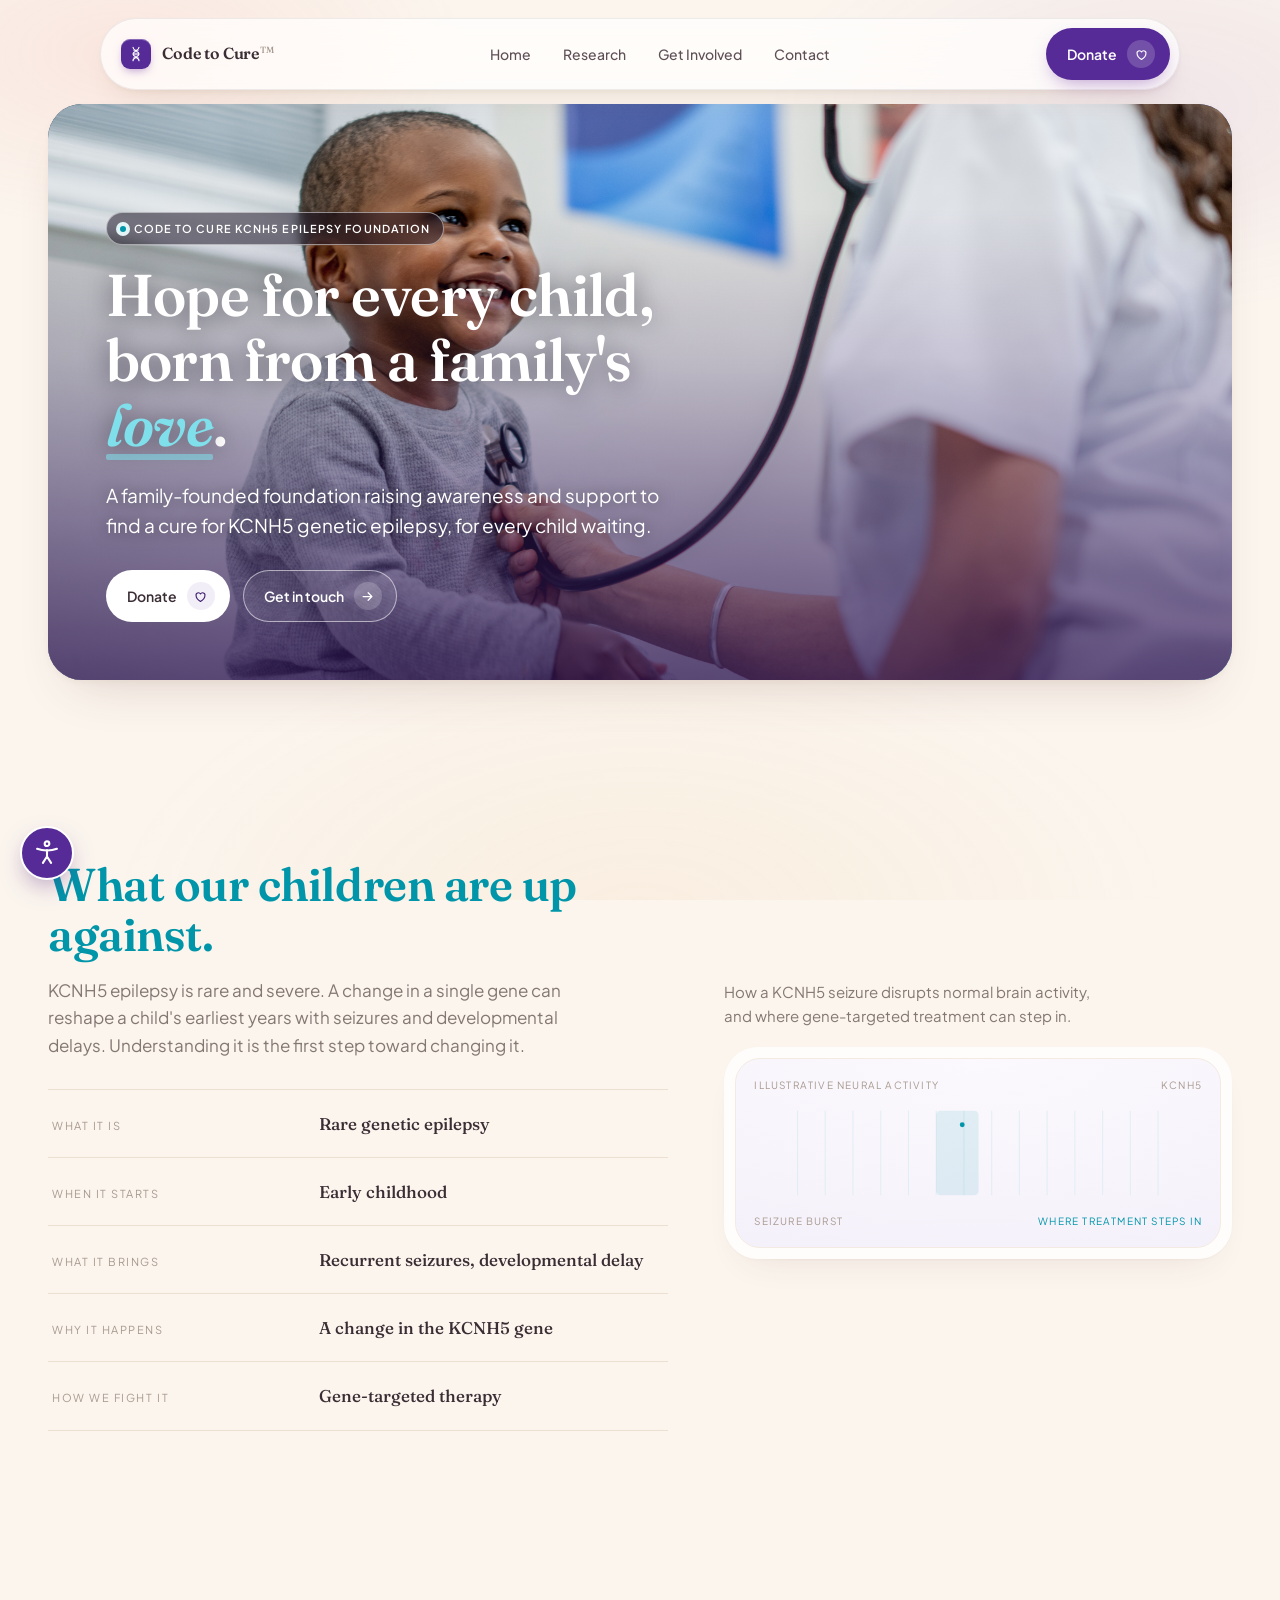
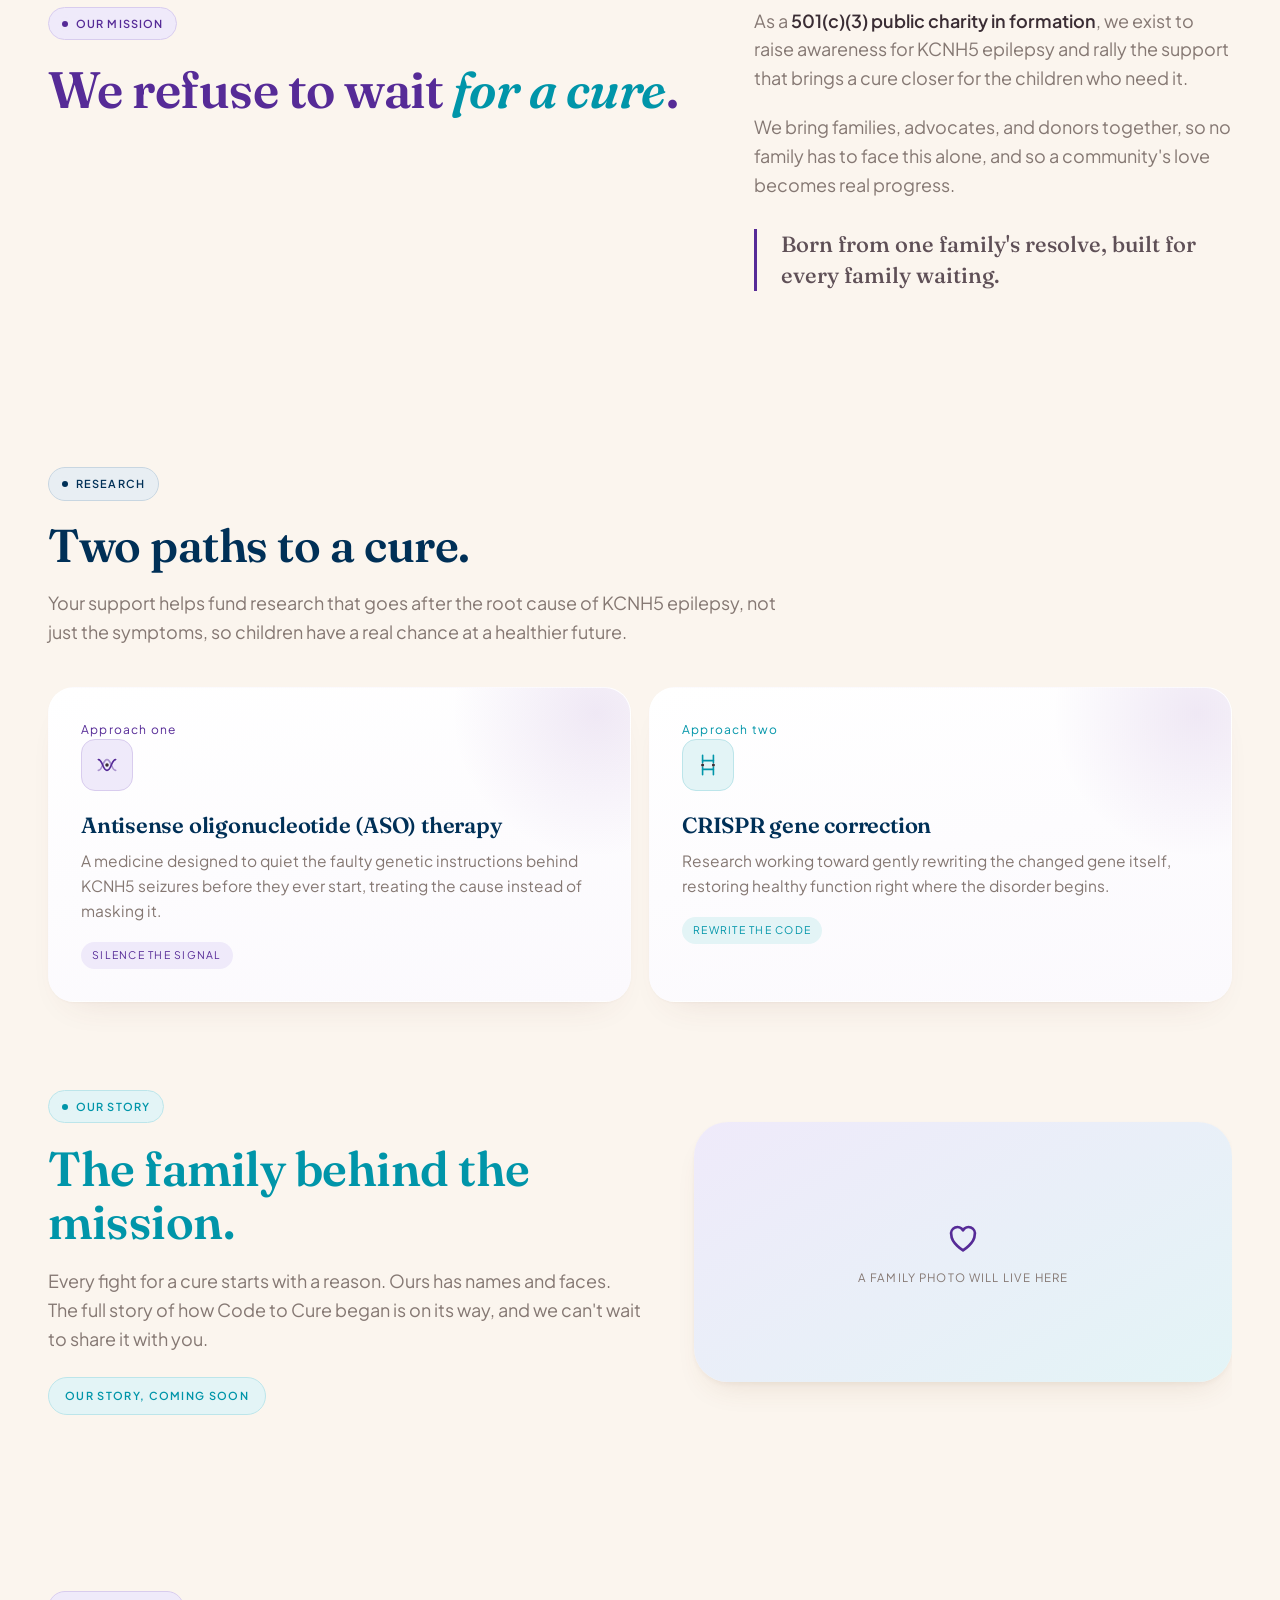
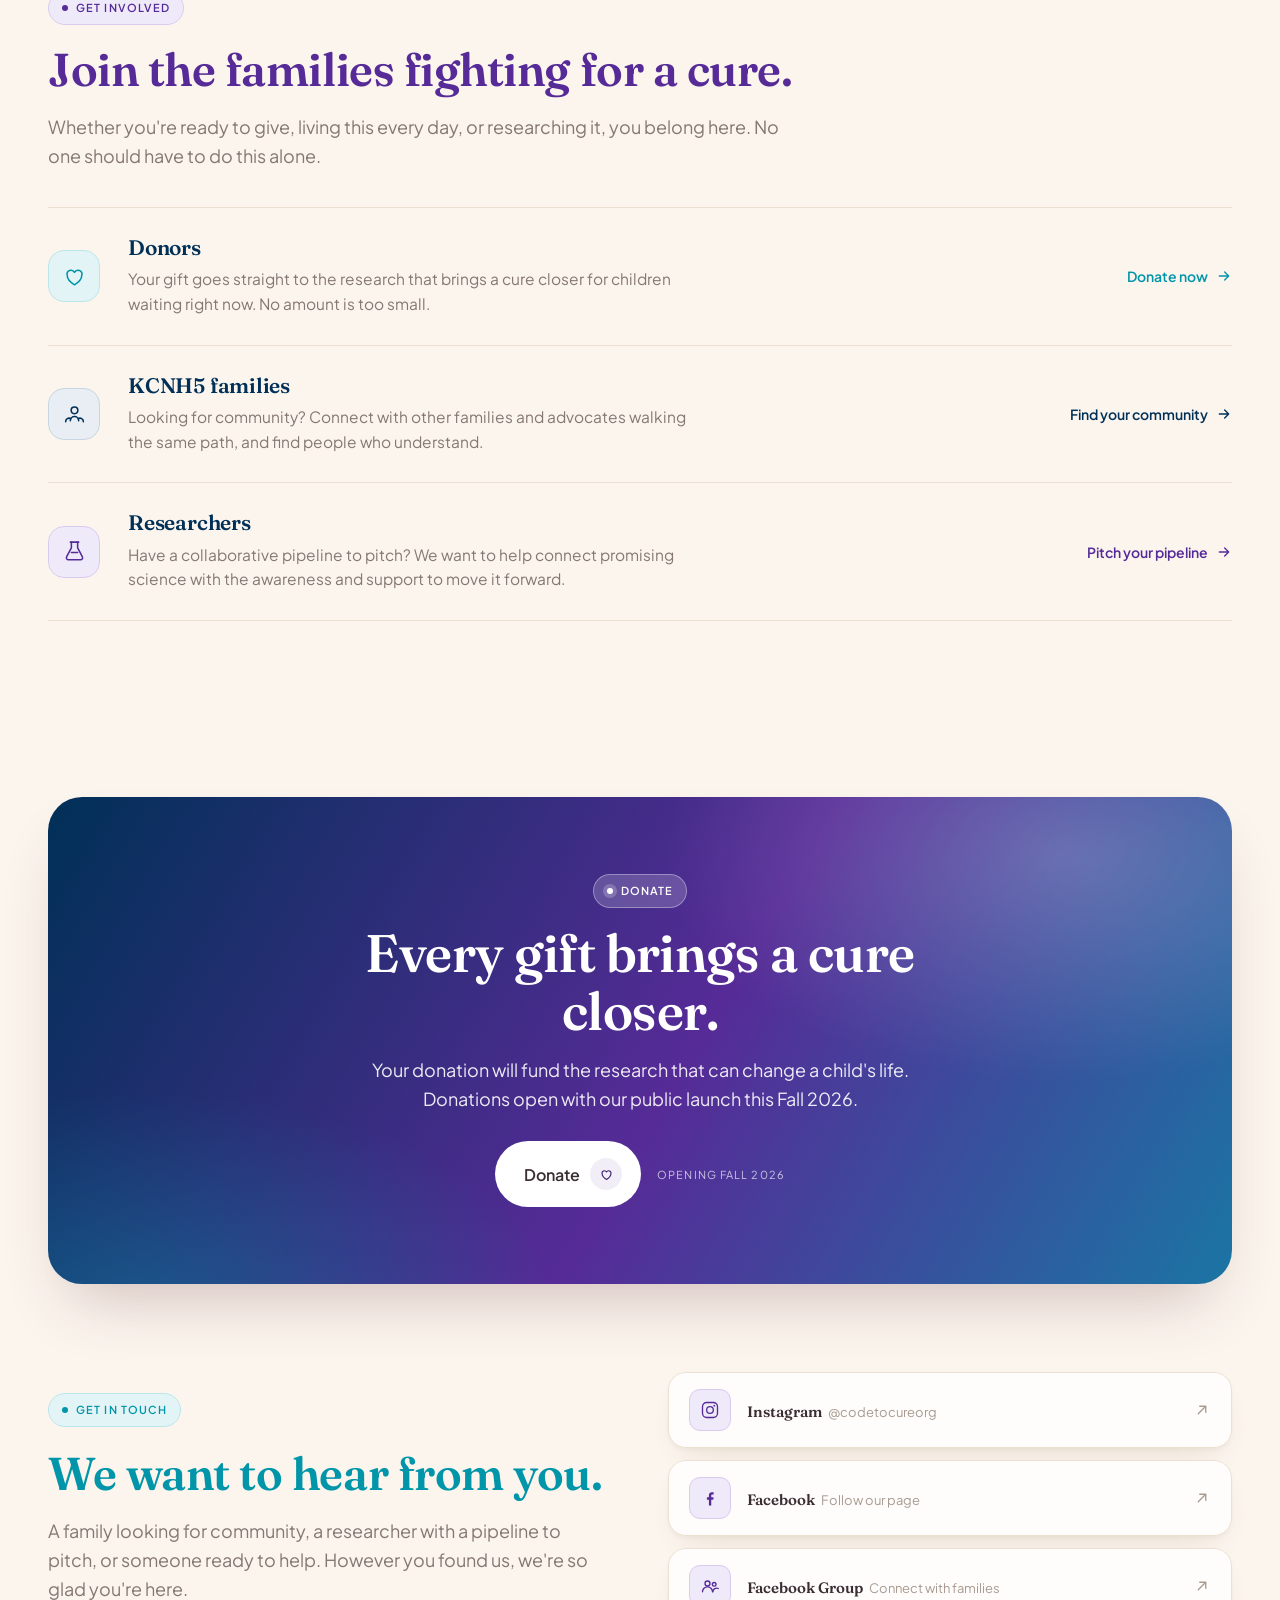
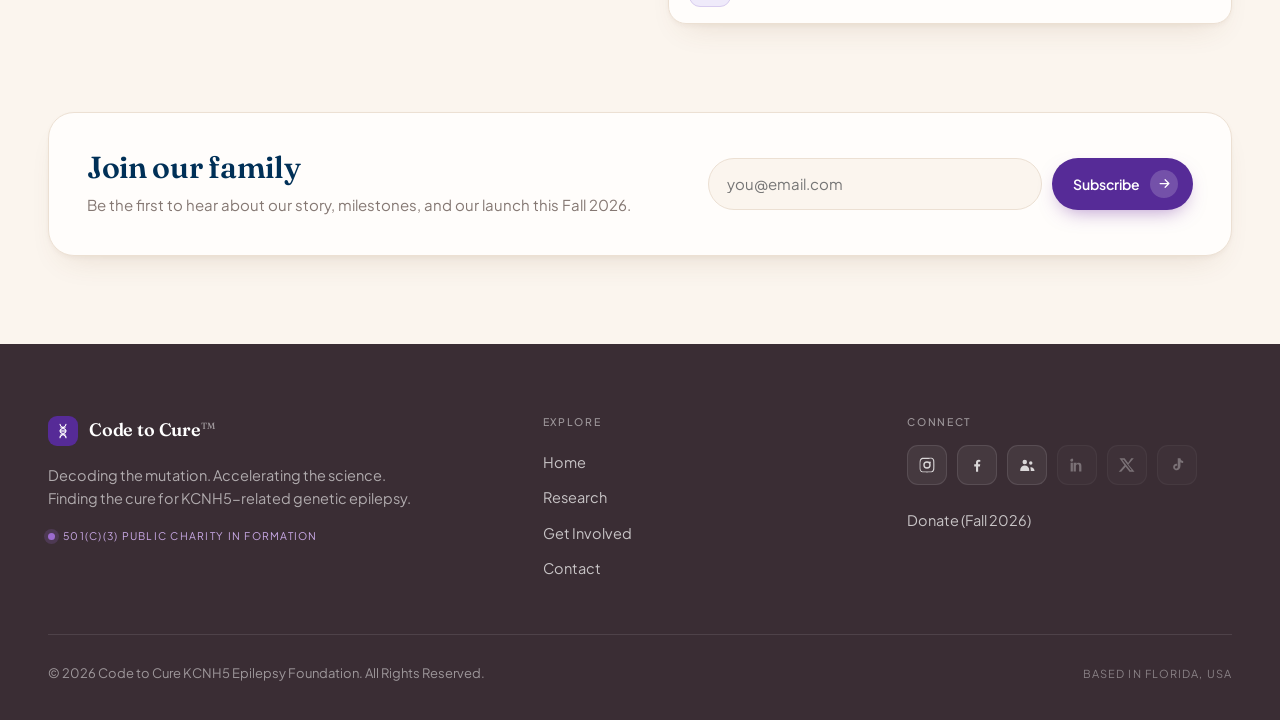
==== commit f7fa9301: "Add files via upload" ====
--- a/V2/index.html
+++ b/V2/index.html
@@ -12,8 +12,7 @@
 <link rel="icon" href="data:image/svg+xml,%3Csvg xmlns='http://www.w3.org/2000/svg' viewBox='0 0 32 32'%3E%3Crect width='32' height='32' rx='8' fill='%23562B97'/%3E%3Cpath d='M11 7c0 5 10 5 10 10s-10 5-10 10M21 7c0 5-10 5-10 10s10 5 10 10' fill='none' stroke='white' stroke-width='1.6' stroke-linecap='round'/%3E%3C/svg%3E" />
 <link rel="preconnect" href="https://fonts.googleapis.com" />
 <link rel="preconnect" href="https://fonts.gstatic.com" crossorigin />
-<link href="https://fonts.googleapis.com/css2?family=Fraunces:opsz,wght@9..144,400;9..144,500;9..144,600;9..144,700&family=Plus+Jakarta+Sans:wght@400;500;600;700&display=swap" rel="stylesheet" />
-<style>
+<link href="https://fonts.googleapis.com/css2?family=Fraunces:opsz,wght@9..144,400;9..144,500;9..144,600;9..144,700&family=Plus+Jakarta+Sans:wght@400;500;600;700&display=swap" rel="stylesheet" /><style>
   :root {
     --bg: #fbf5ee;
     --bg-2: #f6ece0;
@@ -106,7 +105,7 @@
     background: var(--accent-tint); border: 1px solid var(--accent-line);
     padding: 7px 13px; border-radius: var(--r-pill);
   }
-  .eyebrow .dot { width: 6px; height: 6px; border-radius: 50%; background: var(--coral); box-shadow: 0 0 0 4px var(--coral-tint); }
+  .eyebrow .dot { width: 6px; height: 6px; border-radius: 50%; background: var(--teal); box-shadow: 0 0 0 4px var(--teal-tint); }
 
   .mono { font-family: "Plus Jakarta Sans", sans-serif; letter-spacing: 0.04em; }
 
@@ -193,7 +192,7 @@
   .fact:last-child { border-right: none; }
   .fact .k { font-family: "Plus Jakarta Sans", sans-serif; font-size: 10px; letter-spacing: 0.16em; text-transform: uppercase; color: var(--faint); }
   .fact .v { font-family: "Fraunces", serif; font-weight: 600; font-size: 16px; color: var(--ink); margin-top: 4px; }
-  .fact .v.acc { color: var(--coral-deep); }
+  .fact .v.acc { color: var(--teal); }
 
   .btn-outline-light { background: rgba(255,255,255,0.08); color: #fff; border-color: rgba(255,255,255,0.55); }
   .btn-outline-light .ico { background: rgba(255,255,255,0.18); }
@@ -226,8 +225,8 @@
 
   /* ---------- SCIENCE BENTO ---------- */
   .bento { display: grid; grid-template-columns: repeat(12, 1fr); gap: 18px; margin-top: 40px; }
-  .card { background: var(--surface); border: 1px solid var(--line); border-radius: var(--r-lg); padding: 34px; box-shadow: var(--shadow-soft); transition: transform 0.5s var(--ease), box-shadow 0.5s var(--ease), border-color 0.5s var(--ease); position: relative; overflow: hidden; }
-  .card:hover { transform: translateY(-4px); box-shadow: var(--shadow-card); border-color: var(--accent-line); }
+  .card { background: var(--surface); border: 1px solid transparent; border-radius: var(--r-lg); padding: 32px; box-shadow: 0 1px 2px rgba(120,72,40,0.04), 0 18px 38px -24px rgba(110,60,50,0.16); transition: transform 0.5s var(--ease), box-shadow 0.5s var(--ease); position: relative; overflow: hidden; }
+  .card:hover { transform: translateY(-3px); box-shadow: 0 2px 6px rgba(120,72,40,0.05), 0 26px 50px -26px rgba(110,60,50,0.2); }
   .card .idx { font-family: "Plus Jakarta Sans", sans-serif; font-size: 12px; letter-spacing: 0.1em; color: var(--accent); }
   .card .c-ico { width: 52px; height: 52px; border-radius: 14px; background: var(--accent-tint); border: 1px solid var(--accent-line); display: grid; place-items: center; margin-bottom: 22px; }
   .card .c-ico svg { width: 26px; height: 26px; stroke: var(--accent-deep); }
@@ -248,37 +247,39 @@
 
   /* ---------- KCNH5 ---------- */
   .kcnh { position: relative; }
-  .kcnh-grid { display: grid; grid-template-columns: 0.9fr 1.1fr; gap: 56px; align-items: center; }
+  .kcnh-grid { display: grid; grid-template-columns: 1.1fr 0.9fr; gap: 56px; align-items: center; }
   .spec { border-top: 1px solid var(--line); }
   .spec .row { display: grid; grid-template-columns: 1fr 1.4fr; gap: 20px; padding: 20px 4px; border-bottom: 1px solid var(--line); align-items: baseline; }
   .spec .row .k { font-family: "Plus Jakarta Sans", sans-serif; font-size: 11px; letter-spacing: 0.14em; text-transform: uppercase; color: var(--faint); }
   .spec .row .v { font-family: "Fraunces", serif; font-weight: 500; font-size: 17px; color: var(--ink); }
-  .eeg-shell { padding: 10px; background: var(--surface); border: 1px solid var(--line); border-radius: var(--r-xl); box-shadow: var(--shadow-card); }
-  .eeg-inner { border-radius: calc(var(--r-xl) - 9px); background: radial-gradient(120% 120% at 50% 0%, #fbf9fd, #f4f0fa); border: 1px solid var(--line-soft); padding: 26px; }
+  .eeg-shell { padding: 10px; background: var(--surface); border: 1px solid transparent; border-radius: var(--r-xl); box-shadow: 0 1px 2px rgba(120,72,40,0.04), 0 18px 38px -24px rgba(110,60,50,0.16); }
+  .eeg-inner { border-radius: calc(var(--r-xl) - 9px); background: radial-gradient(120% 120% at 50% 0%, #fbf9fd, #f4f0fa); border: 1px solid var(--line-soft); padding: 18px; }
   .eeg-inner .lab { display: flex; justify-content: space-between; font-family: "Plus Jakarta Sans", sans-serif; font-size: 10px; letter-spacing: 0.12em; text-transform: uppercase; color: var(--faint); margin-bottom: 8px; }
   #eeg { width: 100%; height: 104px; }
 
+
   /* ---------- STORY ---------- */
-  .story-card { background: var(--surface); border: 1px solid var(--line); border-radius: var(--r-xl); padding: clamp(36px, 5vw, 60px); box-shadow: var(--shadow-card); position: relative; overflow: hidden; display: grid; grid-template-columns: 1.05fr 0.95fr; gap: 44px; align-items: center; }
+  .story-card { background: transparent; border: none; box-shadow: none; padding: 0; position: relative; overflow: hidden; display: grid; grid-template-columns: 1.05fr 0.95fr; gap: clamp(28px, 4vw, 56px); align-items: center; }
   .story-card .glow { position: absolute; bottom: -50%; left: 30%; width: 420px; height: 420px; background: radial-gradient(circle, rgba(0,149,169,0.10), transparent 70%); pointer-events: none; }
   .story-card h2 { font-size: clamp(2rem, 4vw, 3rem); }
   .story-card p { color: var(--muted); font-size: 18px; margin-top: 18px; max-width: 52ch; }
-  .soon-pill { display: inline-block; font-family: "Plus Jakarta Sans", sans-serif; font-size: 11px; font-weight: 600; letter-spacing: 0.12em; text-transform: uppercase; color: var(--coral-deep); background: var(--coral-tint); border: 1px solid var(--coral-line); padding: 9px 16px; border-radius: var(--r-pill); white-space: nowrap; }
-  .photo-frame { border-radius: var(--r-lg); background: linear-gradient(150deg, var(--coral-tint), var(--accent-tint)); border: 1.5px dashed var(--coral-line); display: flex; flex-direction: column; align-items: center; justify-content: center; gap: 12px; color: var(--coral-deep); text-align: center; padding: 40px 24px; min-height: 250px; }
+  .soon-pill { display: inline-block; font-family: "Plus Jakarta Sans", sans-serif; font-size: 11px; font-weight: 600; letter-spacing: 0.12em; text-transform: uppercase; color: var(--teal); background: var(--teal-tint); border: 1px solid var(--teal-line); padding: 9px 16px; border-radius: var(--r-pill); white-space: nowrap; }
+  .photo-frame { border-radius: var(--r-xl); background: linear-gradient(150deg, var(--purple-tint), var(--teal-tint)); border: none; box-shadow: var(--shadow-soft); display: flex; flex-direction: column; align-items: center; justify-content: center; gap: 12px; color: var(--purple); text-align: center; padding: 44px 24px; min-height: 260px; }
   .photo-frame svg { width: 40px; height: 40px; }
   .photo-frame .cap { font-family: "Plus Jakarta Sans", sans-serif; font-size: 11.5px; letter-spacing: 0.1em; text-transform: uppercase; color: var(--muted); }
 
   /* ---------- GET INVOLVED ---------- */
-  .involve-grid { display: grid; grid-template-columns: repeat(3, 1fr); gap: 18px; margin-top: 40px; }
-  .ivcard { background: var(--surface); border: 1px solid var(--line); border-radius: var(--r-lg); padding: 34px; box-shadow: var(--shadow-soft); display: flex; flex-direction: column; transition: transform 0.5s var(--ease), box-shadow 0.5s var(--ease), border-color 0.5s var(--ease); }
-  .ivcard:hover { transform: translateY(-4px); box-shadow: var(--shadow-card); border-color: var(--accent-line); }
-  .ivcard .c-ico { width: 52px; height: 52px; border-radius: 16px; background: var(--coral-tint); border: 1px solid var(--coral-line); display: grid; place-items: center; margin-bottom: 22px; }
-  .ivcard .c-ico svg { width: 25px; height: 25px; stroke: var(--coral-deep); }
-  .ivcard h3 { font-size: 21px; margin-bottom: 10px; }
-  .ivcard p { color: var(--muted); font-size: 15px; flex: 1; }
-  .ivcard .link { margin-top: 22px; display: inline-flex; align-items: center; gap: 8px; font-weight: 600; font-size: 14px; color: var(--accent-deep); }
-  .ivcard .link svg { width: 16px; height: 16px; transition: transform 0.4s var(--ease); }
-  .ivcard:hover .link svg { transform: translateX(4px); }
+  .involve-list { margin-top: 36px; border-top: 1px solid var(--line); }
+  .ivrow { display: flex; align-items: center; gap: 28px; padding: 28px 0; border-bottom: 1px solid var(--line); }
+  .ivrow-icon { width: 52px; height: 52px; border-radius: 16px; background: var(--th-tint, var(--purple-tint)); border: 1px solid var(--th-line, var(--purple-line)); display: grid; place-items: center; flex: 0 0 52px; transition: transform 0.4s var(--ease); }
+  .ivrow:hover .ivrow-icon { transform: translateY(-3px); }
+  .ivrow-icon svg { width: 25px; height: 25px; stroke: var(--th, var(--purple)); fill: none; stroke-width: 1.5; stroke-linecap: round; stroke-linejoin: round; }
+  .ivrow-body { flex: 1; min-width: 0; }
+  .ivrow-body h3 { font-size: 21px; margin-bottom: 8px; }
+  .ivrow-body p { color: var(--muted); font-size: 15.5px; max-width: 52ch; }
+  .ivrow-cta { display: inline-flex; align-items: center; gap: 8px; font-weight: 600; font-size: 14px; color: var(--th, var(--accent-deep)); white-space: nowrap; flex: 0 0 auto; }
+  .ivrow-cta svg { width: 16px; height: 16px; transition: transform 0.4s var(--ease); }
+  .ivrow:hover .ivrow-cta svg { transform: translateX(4px); }
 
   /* ---------- CTA BAND ---------- */
   .band { background: linear-gradient(120deg, #003057 0%, #562b97 54%, #0095a9 120%); border-radius: var(--r-xl); padding: clamp(48px, 6vw, 80px); position: relative; overflow: hidden; box-shadow: var(--shadow-pop); }
@@ -344,7 +345,7 @@
   .c-navy { --th: var(--navy); --th-tint: var(--navy-tint); --th-line: var(--navy-line); }
   .c-purple { --th: var(--purple); --th-tint: var(--purple-tint); --th-line: var(--purple-line); }
   .c-teal { --th: var(--teal); --th-tint: var(--teal-tint); --th-line: var(--teal-line); }
-  .sec[class*="c-"] .eyebrow { background: transparent; border: none; padding: 0; color: var(--th); }
+  .sec[class*="c-"] .eyebrow { background: var(--th-tint); border: 1px solid var(--th-line); color: var(--th); }
   .sec[class*="c-"] .eyebrow .dot { background: var(--th); box-shadow: 0 0 0 4px var(--th-tint); }
   .sec[class*="c-"] h2 { color: var(--th); }
   .sec.bg-soft { background: var(--th-tint); }
@@ -377,15 +378,17 @@
   .form-lite .ok svg { width: 16px; height: 16px; flex: 0 0 auto; stroke: var(--accent-deep); }
   .form-lite.done .ok { display: flex; }
 
+  /* ---------- SUBSCRIBE STATE ---------- */
+  #subscribe .err-msg { display: none; font-size: 13.5px; color: var(--coral-deep); margin-top: 8px; }
   /* ---------- RESPONSIVE ---------- */
   @media (max-width: 980px) {
     .hero-grid, .mission-grid, .kcnh-grid, .band-grid, .contact-grid, .family-inner { grid-template-columns: 1fr; gap: 28px; }
-    .involve-grid { grid-template-columns: 1fr; }
     .bento { grid-template-columns: repeat(6, 1fr); }
     .span-6, .span-8, .span-4 { grid-column: span 6; }
     .visual-shell { max-width: 460px; }
     .story-card { grid-template-columns: 1fr; }
     .foot-top { grid-template-columns: 1fr 1fr; }
+    .ivrow-cta { font-size: 13.5px; }
   }
   @media (max-width: 768px) {
     body { font-size: 16px; }
@@ -410,8 +413,14 @@
     .sec-head p { font-size: 16px; }
     .bento { grid-template-columns: 1fr; gap: 14px; }
     .span-6, .span-8, .span-4 { grid-column: span 1; }
-    .card, .ivcard { padding: 26px; }
-    .involve-grid { gap: 14px; }
+    .card { padding: 26px; }
+    .involve-list { margin-top: 20px; }
+    .ivrow { flex-wrap: wrap; gap: 14px; padding: 20px 0; }
+    .ivrow-icon { width: 44px; height: 44px; flex: 0 0 44px; border-radius: 13px; }
+    .ivrow-body { flex: 1 1 60%; min-width: 0; }
+    .ivrow-body h3 { font-size: 18px; }
+    .ivrow-body p { font-size: 15px; max-width: none; }
+    .ivrow-cta { flex: 0 0 100%; padding-left: 58px; font-size: 13.5px; }
     .kcnh-grid { gap: 28px; }
     .spec .row { grid-template-columns: 1fr; gap: 4px; padding: 14px 2px; }
     .band-grid { gap: 30px; }
@@ -419,6 +428,9 @@
     .form .field { flex-direction: column; }
     .form input { width: 100%; }
     .form .field .btn { width: 100%; justify-content: center; }
+    .family-inner { padding: 24px 20px; }
+    .form-lite .field { flex-direction: column; }
+    .form-lite .field .btn { width: 100%; justify-content: center; }
     .channels { gap: 10px; }
     .story-card { gap: 24px; }
     .foot-top { grid-template-columns: 1fr; gap: 32px; }
@@ -515,11 +527,12 @@
         </div>
       </div>
       <div class="reveal" style="--rd:160ms;">
+        <p style="font-size:15px; color:var(--muted); margin-bottom:18px; max-width:36ch; line-height:1.65;">How a KCNH5 seizure disrupts normal brain activity, and where gene-targeted treatment can step in.</p>
         <div class="eeg-shell">
           <div class="eeg-inner">
             <div class="lab"><span>Illustrative neural activity</span><span>KCNH5</span></div>
             <svg id="eeg" viewBox="0 0 520 150" aria-label="Illustrative neural activity waveform with one highlighted burst" role="img"></svg>
-            <div class="lab" style="margin-top:8px; margin-bottom:0;"><span>Seizure</span><span style="color:var(--teal);">Where treatment steps in</span></div>
+            <div class="lab" style="margin-top:8px; margin-bottom:0;"><span>Seizure burst</span><span style="color:var(--teal);">Where treatment steps in</span></div>
           </div>
         </div>
       </div>
@@ -579,7 +592,6 @@
 <section class="sec c-teal" id="story" style="padding-top:0;">
   <div class="wrap">
     <div class="story-card reveal">
-      <div class="glow" aria-hidden="true"></div>
       <div>
         <span class="eyebrow"><span class="dot"></span> Our Story</span>
         <h2 style="margin-top:20px;">The family behind the mission.</h2>
@@ -603,24 +615,30 @@
       <h2 class="reveal" style="--rd:80ms;">Join the families fighting for a cure.</h2>
       <p class="reveal" style="--rd:140ms;">Whether you're ready to give, living this every day, or researching it, you belong here. No one should have to do this alone.</p>
     </div>
-    <div class="involve-grid">
-      <div class="ivcard c-teal reveal">
-        <div class="c-ico" aria-hidden="true"><svg viewBox="0 0 24 24" fill="none" stroke-width="1.5" stroke-linecap="round" stroke-linejoin="round"><path d="M12 20s-7-4.3-7-9.2A3.8 3.8 0 0 1 12 8a3.8 3.8 0 0 1 7 2.8C19 15.7 12 20 12 20Z"/></svg></div>
-        <h3>Donors</h3>
-        <p>Your gift goes straight to the research that brings a cure closer for children waiting right now. No amount is too small.</p>
-        <a class="link" href="#join">Donate now <svg viewBox="0 0 24 24" fill="none"><path d="M5 12h14M13 6l6 6-6 6" stroke="currentColor" stroke-width="2" stroke-linecap="round" stroke-linejoin="round"/></svg></a>
-      </div>
-      <div class="ivcard c-navy reveal" style="--rd:90ms;">
-        <div class="c-ico" aria-hidden="true"><svg viewBox="0 0 24 24" fill="none" stroke-width="1.5" stroke-linecap="round" stroke-linejoin="round"><path d="M16 18a4 4 0 0 0-8 0"/><circle cx="12" cy="8" r="3.2"/><path d="M3.5 19a3.3 3.3 0 0 1 5-3M20.5 19a3.3 3.3 0 0 0-5-3"/></svg></div>
-        <h3>KCNH5 families</h3>
-        <p>Looking for community? Connect with other families and advocates walking the same path, and find people who understand.</p>
-        <a class="link" href="#contact">Find your community <svg viewBox="0 0 24 24" fill="none"><path d="M5 12h14M13 6l6 6-6 6" stroke="currentColor" stroke-width="2" stroke-linecap="round" stroke-linejoin="round"/></svg></a>
-      </div>
-      <div class="ivcard c-purple reveal" style="--rd:180ms;">
-        <div class="c-ico" aria-hidden="true"><svg viewBox="0 0 24 24" fill="none" stroke-width="1.5" stroke-linecap="round" stroke-linejoin="round"><path d="M9 3v5.5L4.5 17a2 2 0 0 0 1.8 3h11.4a2 2 0 0 0 1.8-3L15 8.5V3"/><path d="M8 3h8M9 13h6"/></svg></div>
-        <h3>Researchers</h3>
-        <p>Have a collaborative pipeline to pitch? We want to help connect promising science with the awareness and support to move it forward.</p>
-        <a class="link" href="#contact">Pitch your pipeline <svg viewBox="0 0 24 24" fill="none"><path d="M5 12h14M13 6l6 6-6 6" stroke="currentColor" stroke-width="2" stroke-linecap="round" stroke-linejoin="round"/></svg></a>
+    <div class="involve-list">
+      <div class="ivrow c-teal reveal">
+        <div class="ivrow-icon" aria-hidden="true"><svg viewBox="0 0 24 24"><path d="M12 20s-7-4.3-7-9.2A3.8 3.8 0 0 1 12 8a3.8 3.8 0 0 1 7 2.8C19 15.7 12 20 12 20Z"/></svg></div>
+        <div class="ivrow-body">
+          <h3>Donors</h3>
+          <p>Your gift goes straight to the research that brings a cure closer for children waiting right now. No amount is too small.</p>
+        </div>
+        <a class="ivrow-cta" href="#join">Donate now <svg viewBox="0 0 24 24" fill="none"><path d="M5 12h14M13 6l6 6-6 6" stroke="currentColor" stroke-width="2" stroke-linecap="round" stroke-linejoin="round"/></svg></a>
+      </div>
+      <div class="ivrow c-navy reveal" style="--rd:90ms;">
+        <div class="ivrow-icon" aria-hidden="true"><svg viewBox="0 0 24 24"><path d="M16 18a4 4 0 0 0-8 0"/><circle cx="12" cy="8" r="3.2"/><path d="M3.5 19a3.3 3.3 0 0 1 5-3M20.5 19a3.3 3.3 0 0 0-5-3"/></svg></div>
+        <div class="ivrow-body">
+          <h3>KCNH5 families</h3>
+          <p>Looking for community? Connect with other families and advocates walking the same path, and find people who understand.</p>
+        </div>
+        <a class="ivrow-cta" href="#contact">Find your community <svg viewBox="0 0 24 24" fill="none"><path d="M5 12h14M13 6l6 6-6 6" stroke="currentColor" stroke-width="2" stroke-linecap="round" stroke-linejoin="round"/></svg></a>
+      </div>
+      <div class="ivrow c-purple reveal" style="--rd:180ms;">
+        <div class="ivrow-icon" aria-hidden="true"><svg viewBox="0 0 24 24"><path d="M9 3v5.5L4.5 17a2 2 0 0 0 1.8 3h11.4a2 2 0 0 0 1.8-3L15 8.5V3"/><path d="M8 3h8M9 13h6"/></svg></div>
+        <div class="ivrow-body">
+          <h3>Researchers</h3>
+          <p>Have a collaborative pipeline to pitch? We want to help connect promising science with the awareness and support to move it forward.</p>
+        </div>
+        <a class="ivrow-cta" href="#contact">Pitch your pipeline <svg viewBox="0 0 24 24" fill="none"><path d="M5 12h14M13 6l6 6-6 6" stroke="currentColor" stroke-width="2" stroke-linecap="round" stroke-linejoin="round"/></svg></a>
       </div>
     </div>
   </div>
@@ -636,7 +654,7 @@
         <h2>Every gift brings a cure closer.</h2>
         <p>Your donation will fund the research that can change a child's life. Donations open with our public launch this Fall 2026.</p>
         <div class="donate-row">
-          <a class="btn btn-on-dark btn-lg" href="#family">Donate <span class="ico"><svg viewBox="0 0 24 24" fill="none"><path d="M12 20s-7-4.3-7-9.2A3.8 3.8 0 0 1 12 8a3.8 3.8 0 0 1 7 2.8C19 15.7 12 20 12 20Z" stroke="currentColor" stroke-width="1.8" stroke-linejoin="round"/></svg></span></a>
+          <button type="button" class="btn btn-on-dark btn-lg" style="cursor:default;">Donate <span class="ico"><svg viewBox="0 0 24 24" fill="none"><path d="M12 20s-7-4.3-7-9.2A3.8 3.8 0 0 1 12 8a3.8 3.8 0 0 1 7 2.8C19 15.7 12 20 12 20Z" stroke="currentColor" stroke-width="1.8" stroke-linejoin="round"/></svg></span></button>
           <span class="donate-note">Opening Fall 2026</span>
         </div>
       </div>
@@ -687,9 +705,10 @@
       <form class="form-lite" id="subscribe" novalidate>
         <div class="field">
           <input id="email" name="email" type="email" placeholder="you@email.com" autocomplete="email" required aria-label="Email address" />
-          <button class="btn btn-primary" type="submit">Subscribe <span class="ico"><svg viewBox="0 0 24 24" fill="none"><path d="M5 12h14M13 6l6 6-6 6" stroke="#fff" stroke-width="2" stroke-linecap="round" stroke-linejoin="round"/></svg></span></button>
+          <button class="btn btn-primary" type="submit" id="subscribeBtn">Subscribe <span class="ico"><svg viewBox="0 0 24 24" fill="none"><path d="M5 12h14M13 6l6 6-6 6" stroke="#fff" stroke-width="2" stroke-linecap="round" stroke-linejoin="round"/></svg></span></button>
         </div>
-        <p class="ok"><svg viewBox="0 0 24 24" fill="none"><path d="M5 13l4 4L19 7" stroke="currentColor" stroke-width="2" stroke-linecap="round" stroke-linejoin="round"/></svg> Thank you. Sign-ups go live at our Fall 2026 launch, and we'll be in touch.</p>
+        <p class="ok"><svg viewBox="0 0 24 24" fill="none"><path d="M5 13l4 4L19 7" stroke="currentColor" stroke-width="2" stroke-linecap="round" stroke-linejoin="round"/></svg> You're on the list. We'll be in touch.</p>
+        <p class="err-msg" id="subscribeErr"></p>
       </form>
     </div>
   </div>
@@ -771,16 +790,11 @@
     reveals.forEach(function (el) { io.observe(el); });
   }
 
-  /* subscribe form (presentational, coming soon) */
-  var form = document.getElementById("subscribe");
-  if (form) {
-    form.addEventListener("submit", function (ev) {
+  /* subscribe form — no-op (wire up worker URL when ready) */
+  var subscribeForm = document.getElementById("subscribe");
+  if (subscribeForm) {
+    subscribeForm.addEventListener("submit", function(ev) {
       ev.preventDefault();
-      var email = document.getElementById("email");
-      if (!email.value || email.value.indexOf("@") === -1) { email.focus(); return; }
-      form.classList.add("done");
-      email.value = "";
-      email.setAttribute("placeholder", "Subscribed");
     });
   }
 
